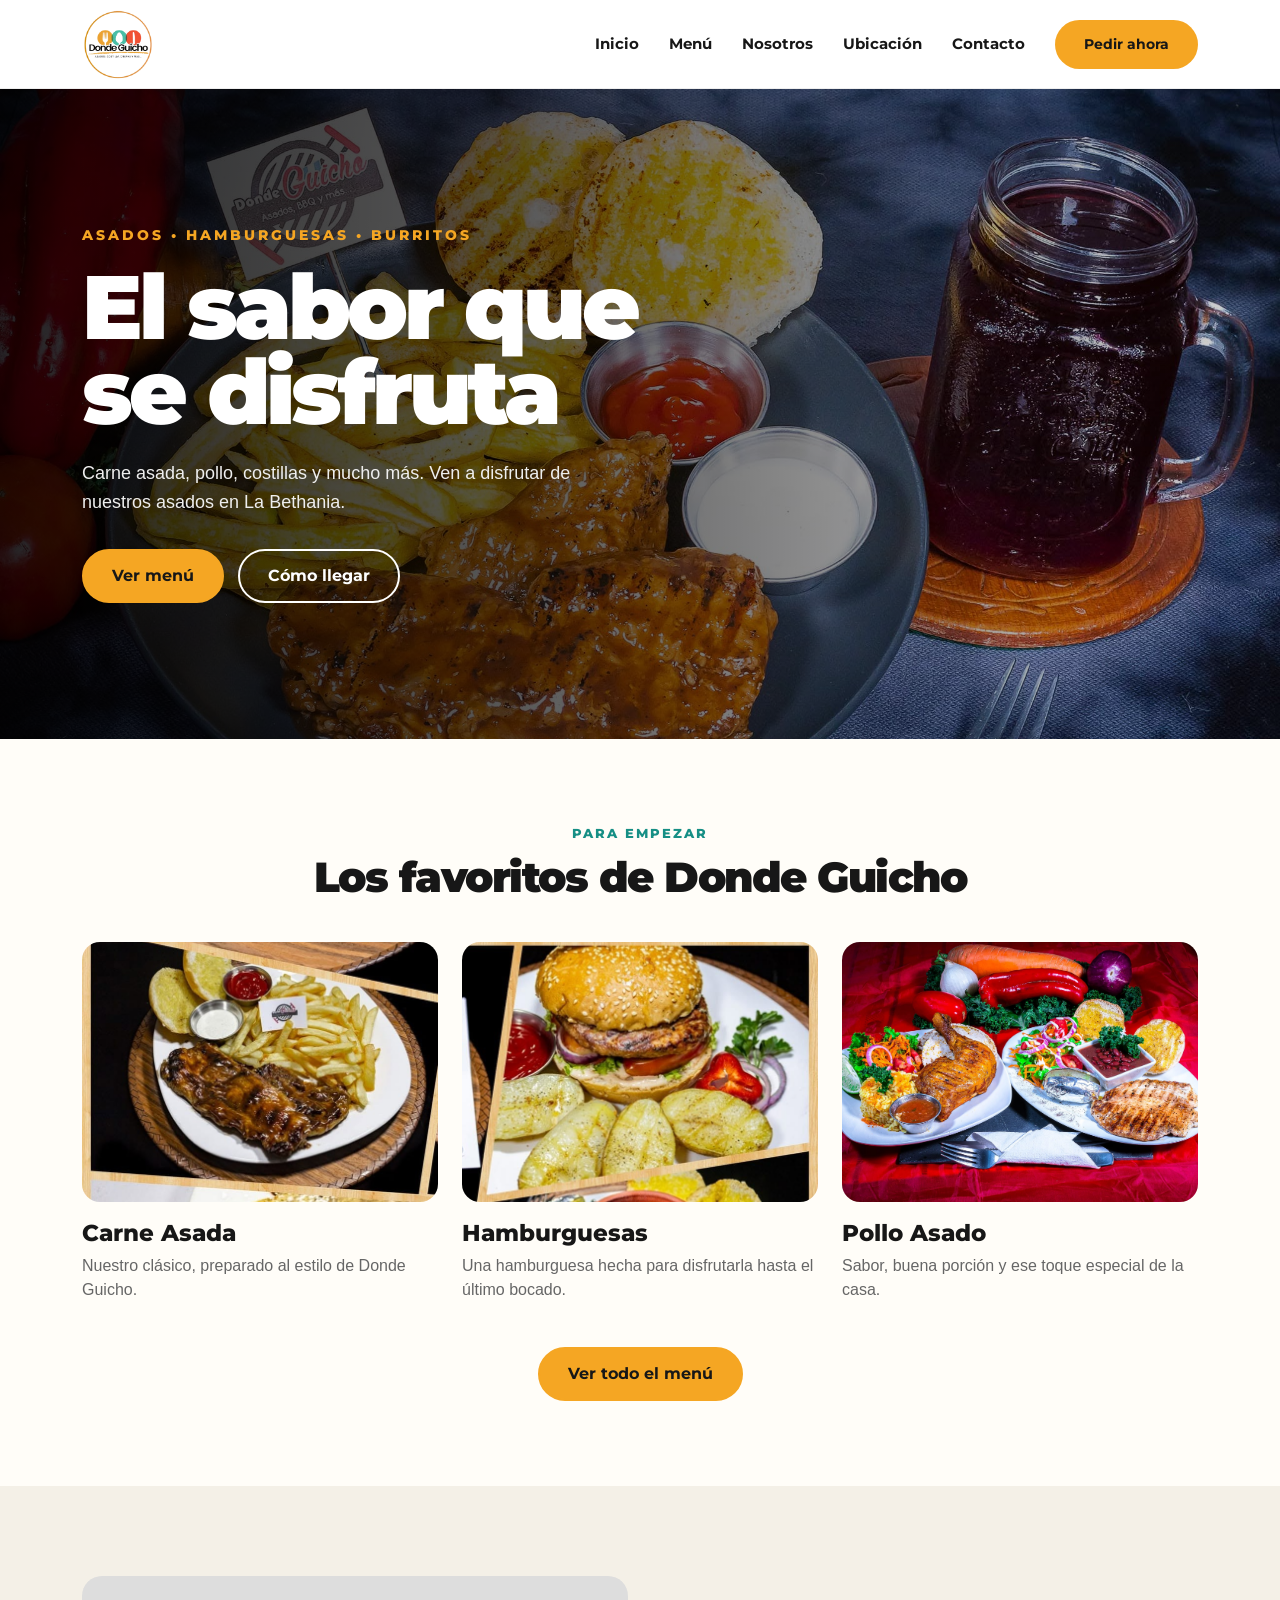
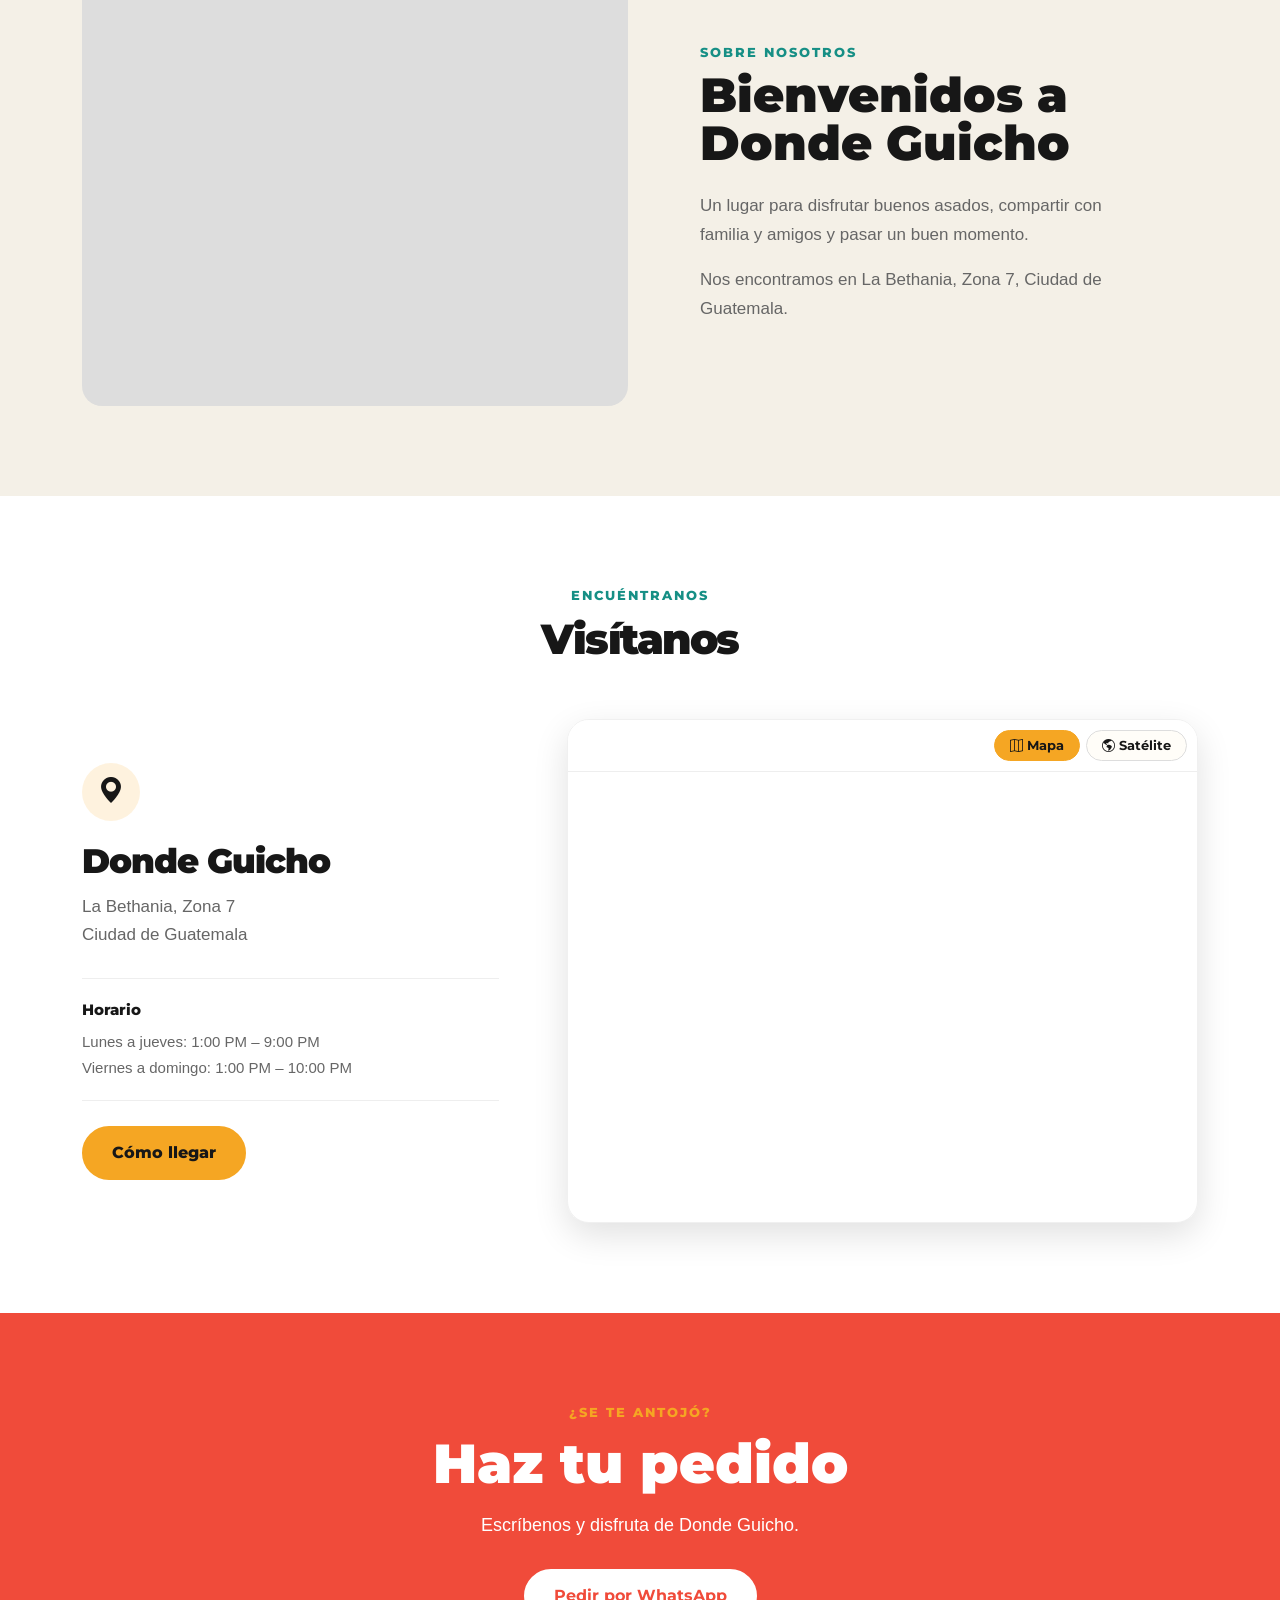
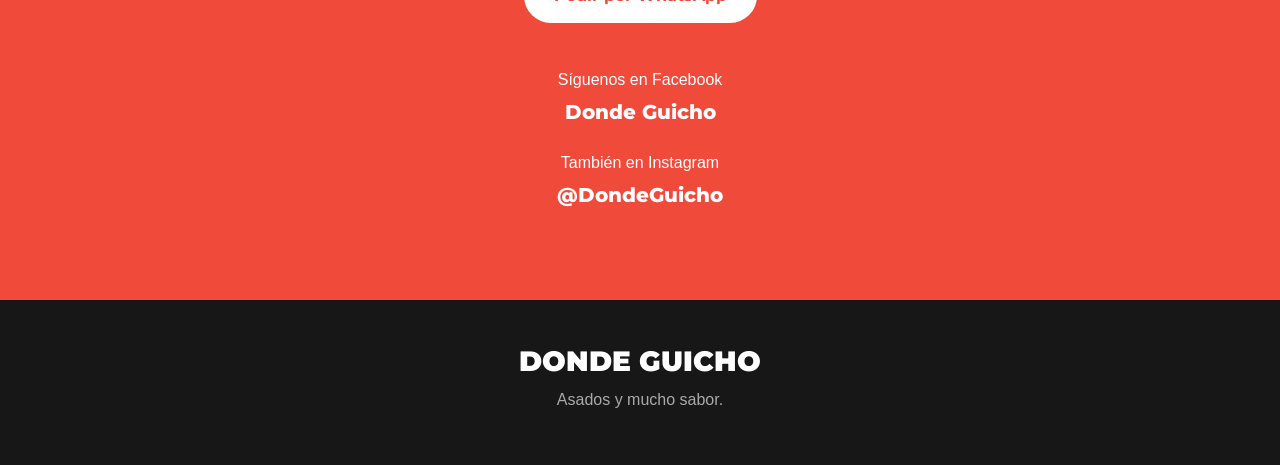
==== index.html @ f374a284 "Agregar selector de mapa y satélite" ====
<!DOCTYPE html>
<html lang="es">

<head>
    <meta charset="UTF-8">
    <meta name="viewport" content="width=device-width, initial-scale=1.0">

    <title>Donde Guicho | Asados</title>
    <meta name="description"
        content="Carne asada, pollo asado, costillas, hamburguesas, burritos y más en La Bethania, Zona 7, Ciudad de Guatemala.">
    <meta name="theme-color" content="#F5A623">

    <!-- ÍCONO DE LA PESTAÑA -->
    <link rel="icon" type="image/png" href="images/logo.png">
    <link rel="apple-touch-icon" href="images/logo.png">

    <!-- VISTA PREVIA AL COMPARTIR (WhatsApp, Facebook) -->
    <meta property="og:type" content="website">
    <meta property="og:locale" content="es_LA">
    <meta property="og:site_name" content="Donde Guicho">
    <meta property="og:title" content="Donde Guicho | Asados en La Bethania">
    <meta property="og:description"
        content="Carne asada, pollo asado, costillas, hamburguesas y más. Ven a disfrutar de nuestros asados en La Bethania, Zona 7.">
    <meta property="og:url" content="https://mayen19.github.io/DondeGuicho/">
    <meta property="og:image" content="https://mayen19.github.io/DondeGuicho/images/logo.png">
    <!-- Al publicar la página se agregan aquí og:url y og:image con la dirección real del sitio -->

    <link href="https://cdn.jsdelivr.net/npm/bootstrap@5.3.8/dist/css/bootstrap.min.css" rel="stylesheet">
    <link href="https://fonts.googleapis.com/css2?family=Montserrat:wght@400;500;600;700;800;900&display=swap"
        rel="stylesheet">
    <link rel="stylesheet" href="https://cdn.jsdelivr.net/npm/bootstrap-icons@1.13.1/font/bootstrap-icons.min.css">
    <link rel="stylesheet" href="css/style.css">
    <link rel="stylesheet" href="css/efectos.css">
</head>

<body>

    <!-- NAVBAR -->
    <nav class="navbar navbar-expand-lg">
        <div class="container">

            <!-- LOGO -->
            <a href="index.html" class="navbar-brand">
                <img src="images/logo.png" alt="Donde Guicho">
            </a>

            <!-- BOTÓN HAMBURGUESA -->
            <button class="navbar-toggler" type="button" data-bs-toggle="collapse" data-bs-target="#menuPrincipal"
                aria-controls="menuPrincipal" aria-expanded="false" aria-label="Abrir menú">
                <span class="navbar-toggler-icon"></span>
            </button>

            <!-- MENÚ -->
            <div class="collapse navbar-collapse" id="menuPrincipal">

                <div class="navbar-links ms-auto">

                    <a href="index.html">Inicio</a>

                    <a href="menu.html">Menú</a>

                    <a href="#nosotros">Nosotros</a>

                    <a href="#ubicacion">Ubicación</a>

                    <a href="#contacto">Contacto</a>

                    <a href="https://wa.me/50243022282?text=Hola,%20quisiera%20hacer%20un%20pedido."
                        class="btn btn-pedir" target="_blank">Pedir ahora</a>

                </div>

            </div>

        </div>
    </nav>


    <!-- HERO -->
    <section id="inicio" class="hero">

        <div class="container">

            <div class="hero-content">

                <p class="hero-subtitle">
                    ASADOS • HAMBURGUESAS • BURRITOS
                </p>

                <h1>
                    El sabor que<br>
                    se disfruta
                </h1>

                <p class="hero-description">
                    Carne asada, pollo, costillas y mucho más.
                    Ven a disfrutar de nuestros asados en La Bethania.
                </p>

                <div class="hero-buttons">

                    <a href="menu.html" class="btn btn-primary">
                        Ver menú
                    </a>

                    <a href="#ubicacion" class="btn btn-outline-light">
                        Cómo llegar
                    </a>

                </div>

            </div>

        </div>

    </section>


    <!-- DESTACADOS -->
    <section class="destacados">

        <div class="container">

            <div class="section-title">

                <p>PARA EMPEZAR</p>

                <h2>
                    Los favoritos de Donde Guicho
                </h2>

            </div>


            <div class="row">

                <div class="col-md-4">

                    <div class="producto">

                        <div class="producto-imagen carne"></div>

                        <h3>
                            Carne Asada
                        </h3>

                        <p>
                            Nuestro clásico, preparado al estilo de Donde Guicho.
                        </p>

                    </div>

                </div>


                <div class="col-md-4">

                    <div class="producto">

                        <div class="producto-imagen hamburguesa"></div>

                        <h3>
                            Hamburguesas
                        </h3>

                        <p>
                            Una hamburguesa hecha para disfrutarla hasta el último bocado.
                        </p>

                    </div>

                </div>


                <div class="col-md-4">

                    <div class="producto">

                        <div class="producto-imagen pollo"></div>

                        <h3>
                            Pollo Asado
                        </h3>

                        <p>
                            Sabor, buena porción y ese toque especial de la casa.
                        </p>

                    </div>

                </div>

            </div>


            <div class="text-center">

                <a href="menu.html" class="btn btn-primary">
                    Ver todo el menú
                </a>

            </div>

        </div>

    </section>


    <!-- NOSOTROS -->
    <section id="nosotros" class="nosotros">

        <div class="container">

            <div class="row align-items-center">

                <div class="col-md-6">

                    <div class="nosotros-imagen"></div>

                </div>


                <div class="col-md-6">

                    <p class="section-label">
                        SOBRE NOSOTROS
                    </p>

                    <h2>
                        Bienvenidos a<br>
                        Donde Guicho
                    </h2>

                    <p>
                        Un lugar para disfrutar buenos asados,
                        compartir con familia y amigos y pasar un buen momento.
                    </p>

                    <p>
                        Nos encontramos en La Bethania,
                        Zona 7, Ciudad de Guatemala.
                    </p>

                </div>

            </div>

        </div>

    </section>


    <!-- =========================
     UBICACIÓN
========================= -->

    <section class="ubicacion" id="ubicacion">
        <div class="container">

            <div class="section-title">
                <p>ENCUÉNTRANOS</p>
                <h2>Visítanos</h2>
            </div>

            <div class="row align-items-center g-5">

                <!-- INFORMACIÓN -->
                <div class="col-lg-5">

                    <div class="ubicacion-info">

                        <span class="ubicacion-icono">
                            <i class="bi bi-geo-alt-fill"></i>
                        </span>

                        <h3>Donde Guicho</h3>

                        <p class="ubicacion-direccion">
                            La Bethania, Zona 7<br>
                            Ciudad de Guatemala
                        </p>

                        <div class="ubicacion-dato">
                            <strong>Horario</strong>
                            <p>
                                Lunes a jueves: 1:00 PM – 9:00 PM<br>
                                Viernes a domingo: 1:00 PM – 10:00 PM
                            </p>
                        </div>

                        <a href="https://share.google/nMXuHJMTGlJ88zJfP" target="_blank" class="btn btn-primary">
                            Cómo llegar
                        </a>

                    </div>

                </div>


                <!-- MAPA -->
                <div class="col-lg-7">

                    <div class="ubicacion-mapa">

                        <div class="mapa-controles">
                            <button type="button" class="mapa-btn activo" data-tipo="mapa">
                                <i class="bi bi-map"></i>
                                Mapa
                            </button>

                            <button type="button" class="mapa-btn" data-tipo="satelite">
                                <i class="bi bi-globe-americas"></i>
                                Satélite
                            </button>
                        </div>

                        <iframe id="mapa-donde-guicho"
                            src="https://www.google.com/maps/embed?pb=!1m18!1m12!1m3!1d3860.1417980106785!2d-90.53671312472795!3d14.647891075916741!2m3!1f0!2f0!3f0!3m2!1i1024!2i768!4f13.1!3m3!1m2!1s0x8589a185eeaab4df%3A0x3f180b2bde2a440c!2sDonde%20Guicho!5e0!3m2!1ses-419!2sgt!4v1790267019044!5m2!1ses-419!2sgt"
                            width="100%" height="450" style="border:0;" allowfullscreen="" loading="lazy"
                            referrerpolicy="strict-origin-when-cross-origin">
                        </iframe>

                    </div>

                </div>

            </div>
    </section>

    <!-- CONTACTO -->
    <section id="contacto" class="contacto">

        <div class="container text-center">

            <p class="section-label">
                ¿SE TE ANTOJÓ?
            </p>

            <h2>
                Haz tu pedido
            </h2>

            <p>
                Escríbenos y disfruta de Donde Guicho.
            </p>

            <a href="https://wa.me/50243022282?text=Hola%20Donde%20Guicho%2C%20quiero%20hacer%20un%20pedido."
                target="_blank" rel="noopener" class="btn btn-primary">
                Pedir por WhatsApp
            </a>


            <div class="redes">

                <p>
                    Síguenos en Facebook
                </p>

                <a href="https://www.facebook.com/DondeGuichoz7" target="_blank" rel="noopener">
                    Donde Guicho
                </a>

                <p class="mt-4">
                    También en Instagram
                </p>

                <a href="https://www.instagram.com/dondeguicho/" target="_blank" rel="noopener">
                    @DondeGuicho
                </a>

            </div>

        </div>

    </section>


    <!-- FOOTER -->
    <footer>

        <div class="container text-center">

            <h3>
                DONDE GUICHO
            </h3>

            <p>
                Asados y mucho sabor.
            </p>

        </div>

    </footer>


    <!-- BOOTSTRAP -->
    <script src="https://cdn.jsdelivr.net/npm/bootstrap@5.3.8/dist/js/bootstrap.bundle.min.js"></script>

    <script src="js/script.js"></script>
    <script src="js/efectos.js"></script>

</body>

</html>
---- css/style.css ----
/* ========================================
   DONDE GUICHO
   ESTILOS PRINCIPALES
======================================== */


/* ========================================
   COLORES Y TIPOGRAFÍAS
======================================== */

:root {
    --naranja: #F5A623;
    --naranja-oscuro: #D8890B;
    --turquesa: #20B3A6;
    --turquesa-oscuro: #168F85;
    --rojo: #F04B3A;
    --negro: #171717;
    --gris: #666666;
    --crema: #FFFDF8;
    --blanco: #FFFFFF;

    --fuente-logo: "Century Gothic", "Montserrat", Arial, sans-serif;
    --fuente-secundaria: "Montserrat", Arial, sans-serif;
    --fuente-cuerpo: Arial, Helvetica, sans-serif;
}

* {
    margin: 0;
    padding: 0;
    box-sizing: border-box;
}

html {
    scroll-behavior: smooth;
}

body {
    font-family: var(--fuente-cuerpo);
    color: var(--negro);
    background-color: var(--crema);
}

a {
    text-decoration: none;
}

section {
    overflow: hidden;
}


/* =========================
   NAVBAR
========================= */

.navbar {
    min-height: 82px;
    background-color: var(--blanco);
    position: sticky;
    top: 0;
    z-index: 1000;
    border-bottom: 1px solid #eeeeee;
    padding: 8px 0;
}

.navbar .container {
    display: flex;
    align-items: center;
}


/* LOGO */

.navbar-brand {
    display: flex;
    align-items: center;
    padding: 0;
}

.navbar-brand img {
    width: 72px;
    height: 72px;
    object-fit: contain;
    transition: transform 0.25s ease;
}

.navbar-brand:hover img {
    transform: scale(1.05);
}


/* LINKS */

.navbar-links {
    display: flex;
    align-items: center;
    gap: 30px;
}

.navbar-links a:not(.btn-pedir) {
    font-family: var(--fuente-secundaria);
    color: var(--negro);
    font-size: 15px;
    font-weight: 700;
    position: relative;
    transition: color 0.2s ease;
}

.navbar-links a:not(.btn-pedir)::after {
    content: "";
    position: absolute;
    left: 0;
    bottom: -7px;
    width: 0;
    height: 2px;
    background-color: var(--turquesa-oscuro);
    transition: width 0.25s ease;
}

.navbar-links a:not(.btn-pedir):hover {
    color: var(--turquesa-oscuro);
}

.navbar-links a:not(.btn-pedir):hover::after {
    width: 100%;
}


/* BOTÓN PEDIR */

.btn-pedir {
    font-family: var(--fuente-secundaria);
    background-color: var(--naranja);
    color: var(--negro) !important;
    padding: 11px 22px;
    border-radius: 50px;
    font-size: 14px;
    font-weight: 800;
    transition: all 0.25s ease;
}

.btn-pedir:hover {
    background-color: var(--naranja-oscuro);
    color: var(--blanco) !important;
    transform: translateY(-2px);
}


/* HAMBURGUESA */

.navbar-toggler {
    border: 0;
    padding: 8px;
}

.navbar-toggler:focus {
    box-shadow: none;
}

.navbar-toggler-icon {
    width: 27px;
    height: 27px;
}


/* =========================
   HERO
========================= */

.hero {
    min-height: 650px;
    display: flex;
    align-items: center;
    position: relative;

    background:
        linear-gradient(90deg,
            rgba(0, 0, 0, 0.85) 0%,
            rgba(0, 0, 0, 0.65) 40%,
            rgba(0, 0, 0, 0.15) 100%),
        url("../images/hero.jpg");

    background-size: cover;
    background-position: center;
}

.hero-content {
    max-width: 600px;
    color: var(--blanco);
    padding: 80px 0;
}

.hero-subtitle {
    font-family: var(--fuente-secundaria);
    color: var(--naranja);
    font-size: 14px;
    font-weight: 800;
    letter-spacing: 3px;
    margin-bottom: 18px;
}

.hero h1 {
    font-family: var(--fuente-logo);
    font-size: clamp(55px, 7vw, 90px);
    line-height: 0.95;
    font-weight: 900;
    letter-spacing: -4px;
    margin-bottom: 25px;
}

.hero-description {
    max-width: 500px;
    font-size: 18px;
    line-height: 1.6;
    color: #eeeeee;
    margin-bottom: 32px;
}

.hero-buttons {
    display: flex;
    gap: 14px;
}


/* =========================
   BOTONES
========================= */

.btn {
    font-family: var(--fuente-secundaria);
    border-radius: 50px;
    padding: 13px 28px;
    font-weight: 700;
    transition: all 0.25s ease;
}

.btn-primary {
    background-color: var(--naranja);
    border: 2px solid var(--naranja);
    color: var(--negro);
}

.btn-primary:hover {
    background-color: var(--naranja-oscuro);
    border-color: var(--naranja-oscuro);
    color: var(--blanco);
    transform: translateY(-2px);
}

.btn-outline-light {
    border: 2px solid var(--blanco);
    color: var(--blanco);
}

.btn-outline-light:hover {
    background-color: var(--blanco);
    color: var(--negro);
}


/* =========================
   TÍTULOS
========================= */

.section-title {
    text-align: center;
    margin-bottom: 40px;
}

.section-title p,
.section-label {
    font-family: var(--fuente-secundaria);
    color: var(--turquesa-oscuro);
    font-size: 13px;
    font-weight: 800;
    letter-spacing: 2px;
    margin-bottom: 8px;
}

.section-title h2 {
    font-family: var(--fuente-logo);
    font-size: 42px;
    font-weight: 900;
    letter-spacing: -1.5px;
}


/* =========================
   DESTACADOS
========================= */

.destacados {
    padding: 85px 0;
    background-color: var(--crema);
}

.producto {
    margin-bottom: 35px;
}

.producto-imagen {
    height: 260px;
    border-radius: 18px;
    margin-bottom: 18px;
    background-color: #dddddd;
    background-size: cover;
    background-position: center;
    transition: transform 0.3s ease;
}

.producto:hover .producto-imagen {
    transform: translateY(-5px);
}

.producto-imagen.carne {
    background-image: url("../images/carne-asada.jpg");
}

.producto-imagen.hamburguesa {
    background-image: url("../images/hamburguesa.jpg");
}

.producto-imagen.pollo {
    background-image: url("../images/pollo-asado.jpg");
}

.producto h3 {
    font-family: var(--fuente-logo);
    font-size: 23px;
    font-weight: 800;
    margin-bottom: 7px;
}

.producto p {
    color: var(--gris);
    line-height: 1.5;
}

.destacados .text-center {
    margin-top: 10px;
}


/* =========================
   NOSOTROS
========================= */

.nosotros {
    padding: 90px 0;
    background-color: #F4F0E7;
}

.nosotros-imagen {
    min-height: 430px;
    border-radius: 20px;
    background-color: #dddddd;
    background-size: cover;
    background-position: center;
}

.nosotros .col-md-6:last-child {
    padding: 40px 60px;
}

.nosotros h2 {
    font-family: var(--fuente-logo);
    font-size: 48px;
    font-weight: 900;
    line-height: 1;
    margin-bottom: 25px;
}

.nosotros p:not(.section-label) {
    color: var(--gris);
    font-size: 17px;
    line-height: 1.7;
}


/* =========================
   UBICACIÓN
========================= */

.ubicacion {
    padding: 90px 0;
    background-color: var(--blanco);
}

.ubicacion .section-title {
    margin-bottom: 55px;
}

.ubicacion-info {
    padding: 15px 20px 15px 0;
}

.ubicacion-icono {
    display: inline-flex;
    align-items: center;
    justify-content: center;

    width: 58px;
    height: 58px;

    margin-bottom: 20px;

    border-radius: 50%;

    background-color: rgba(245, 166, 35, 0.15);

    font-size: 26px;
}

.ubicacion-info h3 {
    font-family: var(--fuente-logo);
    font-size: 34px;
    font-weight: 900;
    letter-spacing: -1px;

    margin-bottom: 12px;
}

.ubicacion-direccion {
    color: var(--gris);
    font-size: 17px;
    line-height: 1.6;

    margin-bottom: 30px;
}

.ubicacion-dato {
    padding: 20px 0;
    margin-bottom: 25px;

    border-top: 1px solid #eeeeee;
    border-bottom: 1px solid #eeeeee;
}

.ubicacion-dato strong {
    display: block;

    margin-bottom: 8px;

    font-family: var(--fuente-secundaria);
    color: var(--negro);

    font-size: 15px;
    font-weight: 800;
}

.ubicacion-dato p {
    color: var(--gris);

    font-size: 15px;
    line-height: 1.7;

    margin: 0;
}

.ubicacion-info .btn {
    font-family: var(--fuente-secundaria);
    font-weight: 800;
}

.ubicacion-mapa {
    overflow: hidden;

    border-radius: 22px;

    box-shadow:
        0 12px 35px rgba(0, 0, 0, 0.12);

    border: 1px solid rgba(0, 0, 0, 0.06);

    line-height: 0;
}

.mapa-controles {
    display: flex;
    justify-content: flex-end;
    gap: 6px;
    padding: 10px;

    background-color: var(--blanco);

    border-bottom: 1px solid #eeeeee;
}

.mapa-btn {
    border: 1px solid #dddddd;

    background-color: var(--crema);
    color: var(--negro);

    padding: 8px 15px;

    border-radius: 50px;

    font-family: var(--fuente-secundaria);
    font-size: 13px;
    font-weight: 700;

    cursor: pointer;

    transition:
        background-color 0.25s ease,
        border-color 0.25s ease,
        color 0.25s ease,
        transform 0.25s ease;
}

.mapa-btn:hover {
    border-color: var(--naranja);
    background-color: #fff7e8;
}

.mapa-btn.activo {
    background-color: var(--naranja);
    border-color: var(--naranja);
    color: var(--negro);
}

.mapa-btn:active {
    transform: scale(0.97);
}

.ubicacion-mapa iframe {
    display: block;
    width: 100%;
    height: 450px;
}


/* =========================
   CONTACTO
========================= */


/* =========================
   CONTACTO
========================= */

.contacto {
    padding: 90px 0;
    background-color: var(--rojo);
    color: var(--blanco);
}

.contacto .section-label {
    color: var(--naranja);
}

.contacto h2 {
    font-family: var(--fuente-logo);
    font-size: 55px;
    font-weight: 900;
    margin-bottom: 15px;
}

.contacto>.container>p:not(.section-label) {
    font-size: 18px;
    margin-bottom: 30px;
}

.contacto .btn-primary {
    background-color: var(--blanco);
    border-color: var(--blanco);
    color: var(--rojo);
}

.contacto .btn-primary:hover {
    background-color: var(--naranja);
    border-color: var(--naranja);
    color: var(--negro);
}

.redes {
    margin-top: 45px;
}

.redes p {
    margin-bottom: 5px;
}

.redes a {
    font-family: var(--fuente-secundaria);
    color: var(--blanco);
    font-size: 20px;
    font-weight: 800;
}

.redes a:hover {
    color: var(--naranja);
}


/* =========================
   FOOTER
========================= */

footer {
    padding: 45px 0;
    background-color: var(--negro);
    color: var(--blanco);
}

footer h3 {
    font-family: var(--fuente-logo);
    font-weight: 900;
    margin-bottom: 10px;
}

footer p {
    color: #aaaaaa;
    margin-bottom: 8px;
}


/* =========================
   MÓVIL
========================= */

@media (max-width: 991px) {

    .navbar {
        padding: 7px 0;
    }

    .navbar-brand img {
        width: 65px;
        height: 65px;
    }

    .navbar-links {
        flex-direction: column;
        align-items: stretch;
        gap: 0;
        padding: 15px 0 8px;
    }

    .navbar-links a:not(.btn-pedir) {
        padding: 12px 0;
        text-align: center;
    }

    .navbar-links a:not(.btn-pedir)::after {
        display: none;
    }

    .btn-pedir {
        text-align: center;
        margin-top: 8px;
    }

    .hero {
        min-height: 600px;
    }

    .hero-content {
        padding: 60px 20px;
    }

    .hero h1 {
        font-size: 55px;
        letter-spacing: -2px;
    }

    .hero-description {
        font-size: 16px;
    }

    .hero-buttons {
        flex-direction: column;
        align-items: flex-start;
    }

    .section-title h2 {
        font-size: 34px;
    }

    .destacados {
        padding: 65px 20px;
    }

    .producto-imagen {
        height: 230px;
    }

    .nosotros {
        padding: 65px 20px;
    }

    .nosotros-imagen {
        min-height: 300px;
        margin-bottom: 25px;
    }

    .nosotros .col-md-6:last-child {
        padding: 20px 10px;
    }

    .nosotros h2 {
        font-size: 40px;
    }

    .ubicacion {
        padding: 65px 20px;
    }

    .ubicacion .col-md-6 {
        margin-bottom: 35px;
    }

    .contacto {
        padding: 70px 20px;
    }

    .contacto h2 {
        font-size: 45px;
    }
}
---- css/efectos.css ----
/* ========================================
   DONDE GUICHO
   EFECTOS (se carga después de los demás CSS)
======================================== */

/* Sombra del navbar al hacer scroll */
.navbar {
    transition: box-shadow 0.3s ease;
}

.navbar.con-sombra {
    box-shadow: 0 4px 18px rgba(0, 0, 0, 0.08);
}


/* Aparición suave de secciones */
.reveal {
    opacity: 0;
    transform: translateY(24px);
    transition: opacity 0.7s ease, transform 0.7s ease;
}

.reveal.visible {
    opacity: 1;
    transform: none;
}


/* Categoría activa en el menú */
.menu-categorias a.activo {
    background-color: var(--naranja);
    border-color: var(--naranja);
}


/* Respeta a quien tiene desactivadas las animaciones */
@media (prefers-reduced-motion: reduce) {
    .reveal {
        opacity: 1;
        transform: none;
        transition: none;
    }
}
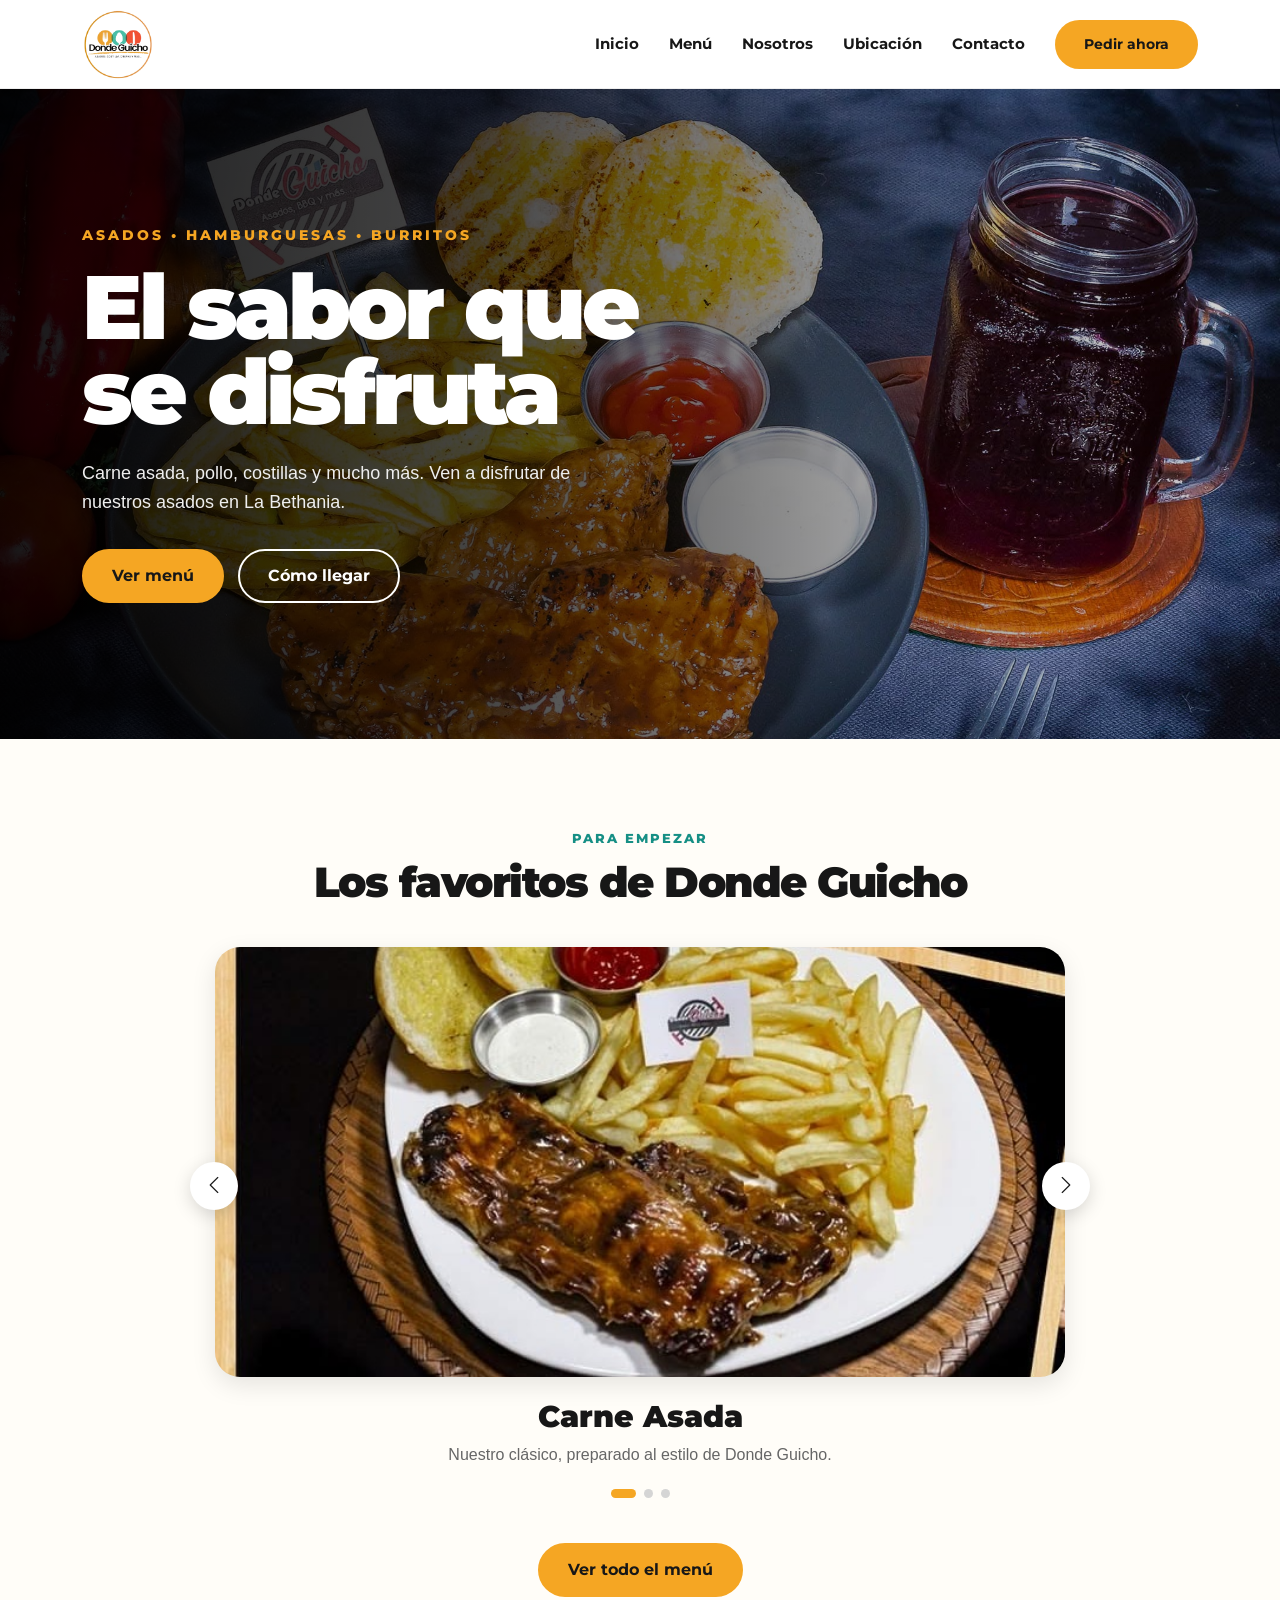
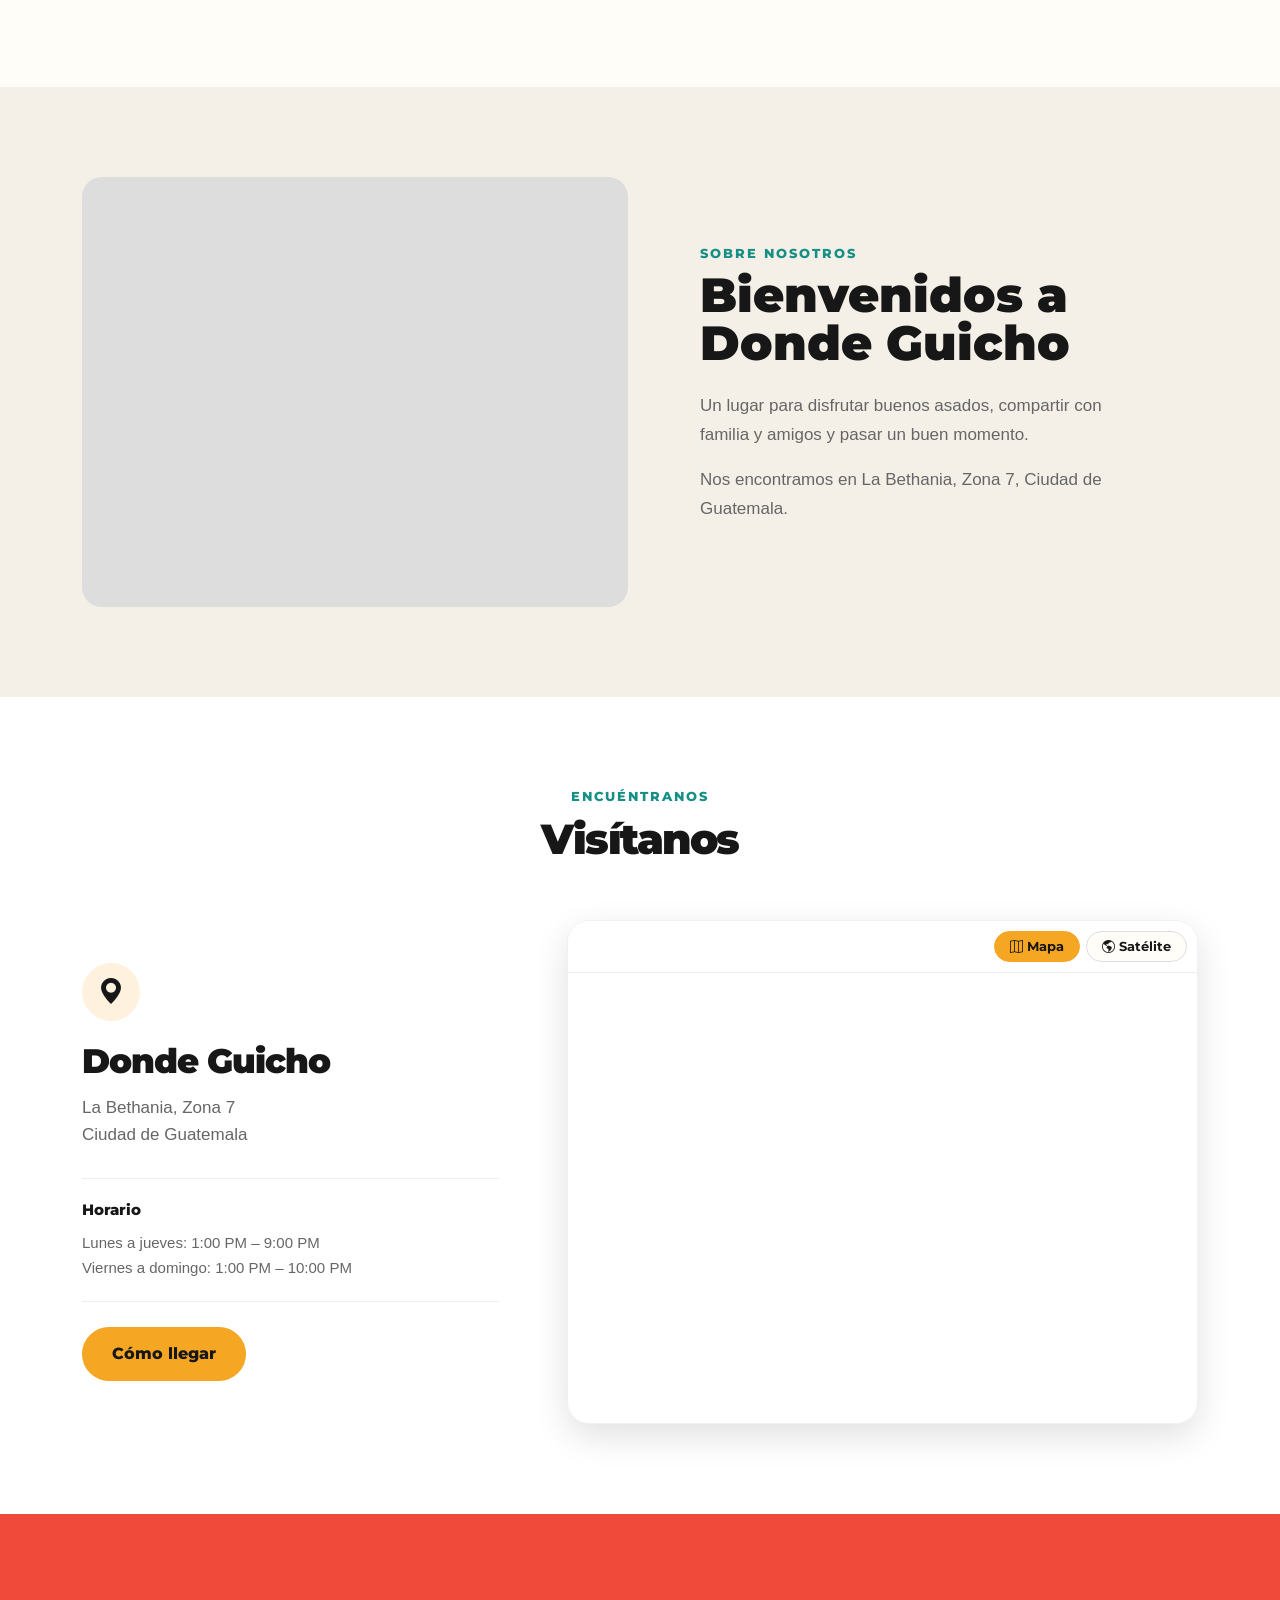
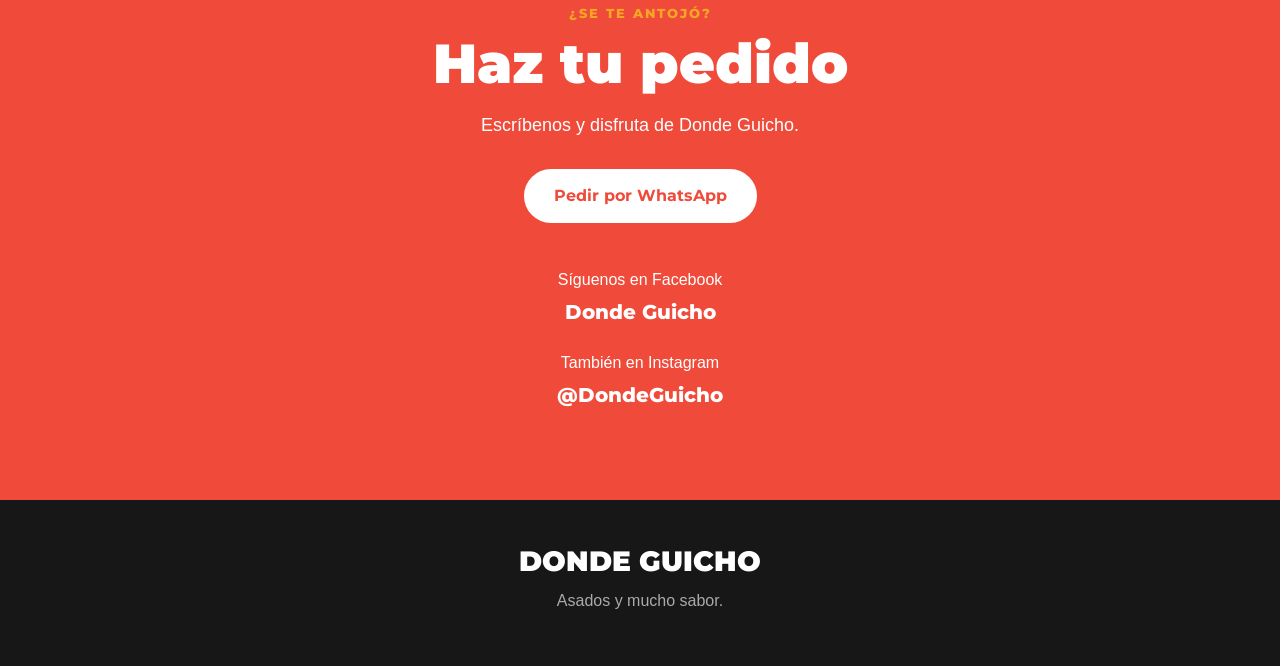
==== commit 5c77a620: "Agregar carrusel de destacados" ====
--- a/index.html
+++ b/index.html
@@ -132,61 +132,80 @@
             </div>
 
 
-            <div class="row">
-
-                <div class="col-md-4">
-
-                    <div class="producto">
-
+            <!-- CARRUSEL -->
+            <div class="destacados-carrusel">
+
+                <div class="carrusel-fotos">
+
+                    <div class="carrusel-foto activa">
                         <div class="producto-imagen carne"></div>
 
-                        <h3>
-                            Carne Asada
-                        </h3>
-
-                        <p>
-                            Nuestro clásico, preparado al estilo de Donde Guicho.
-                        </p>
-
+                        <div class="carrusel-info">
+
+                            <h3>
+                                Carne Asada
+                            </h3>
+
+                            <p>
+                                Nuestro clásico, preparado al estilo de Donde Guicho.
+                            </p>
+
+                        </div>
                     </div>
 
-                </div>
-
-
-                <div class="col-md-4">
-
-                    <div class="producto">
-
+
+                    <div class="carrusel-foto">
                         <div class="producto-imagen hamburguesa"></div>
 
-                        <h3>
-                            Hamburguesas
-                        </h3>
-
-                        <p>
-                            Una hamburguesa hecha para disfrutarla hasta el último bocado.
-                        </p>
-
+                        <div class="carrusel-info">
+
+                            <h3>
+                                Hamburguesas
+                            </h3>
+
+                            <p>
+                                Una hamburguesa hecha para disfrutarla hasta el último bocado.
+                            </p>
+
+                        </div>
                     </div>
 
-                </div>
-
-
-                <div class="col-md-4">
-
-                    <div class="producto">
-
+
+                    <div class="carrusel-foto">
                         <div class="producto-imagen pollo"></div>
 
-                        <h3>
-                            Pollo Asado
-                        </h3>
-
-                        <p>
-                            Sabor, buena porción y ese toque especial de la casa.
-                        </p>
-
+                        <div class="carrusel-info">
+
+                            <h3>
+                                Pollo Asado
+                            </h3>
+
+                            <p>
+                                Sabor, buena porción y ese toque especial de la casa.
+                            </p>
+
+                        </div>
                     </div>
+
+                </div>
+
+
+                <!-- FLECHAS -->
+                <button type="button" class="carrusel-flecha carrusel-anterior">
+                    <i class="bi bi-chevron-left"></i>
+                </button>
+
+                <button type="button" class="carrusel-flecha carrusel-siguiente">
+                    <i class="bi bi-chevron-right"></i>
+                </button>
+
+
+                <!-- INDICADORES -->
+                <div class="carrusel-indicadores">
+
+                    <button type="button" class="indicador activo"></button>
+                    <button type="button" class="indicador"></button>
+                    <button type="button" class="indicador"></button>
 
                 </div>
 
@@ -204,7 +223,6 @@
         </div>
 
     </section>
-
 
     <!-- NOSOTROS -->
     <section id="nosotros" class="nosotros">
--- a/css/style.css
+++ b/css/style.css
@@ -175,8 +175,9 @@
 
     background:
         linear-gradient(90deg,
-            rgba(0, 0, 0, 0.85) 0%,
-            rgba(0, 0, 0, 0.65) 40%,
+            rgba(0, 0, 0, 0.90) 0%,
+            rgba(0, 0, 0, 0.72) 38%,
+            rgba(0, 0, 0, 0.35) 70%,
             rgba(0, 0, 0, 0.15) 100%),
         url("../images/hero.jpg");
 
@@ -290,26 +291,42 @@
 ========================= */
 
 .destacados {
-    padding: 85px 0;
+    padding: 90px 0;
     background-color: var(--crema);
 }
 
 .producto {
     margin-bottom: 35px;
+    padding: 10px;
+    transition: transform 0.3s ease;
+}
+
+.producto:hover {
+    transform: translateY(-6px);
 }
 
 .producto-imagen {
-    height: 260px;
-    border-radius: 18px;
-    margin-bottom: 18px;
+    height: 280px;
+    border-radius: 22px;
+    margin-bottom: 20px;
+
     background-color: #dddddd;
     background-size: cover;
     background-position: center;
-    transition: transform 0.3s ease;
+
+    box-shadow:
+        0 8px 25px rgba(0, 0, 0, 0.10);
+
+    transition:
+        transform 0.3s ease,
+        box-shadow 0.3s ease;
 }
 
 .producto:hover .producto-imagen {
-    transform: translateY(-5px);
+    transform: scale(1.015);
+
+    box-shadow:
+        0 14px 30px rgba(0, 0, 0, 0.14);
 }
 
 .producto-imagen.carne {
@@ -326,18 +343,19 @@
 
 .producto h3 {
     font-family: var(--fuente-logo);
-    font-size: 23px;
+    font-size: 24px;
     font-weight: 800;
-    margin-bottom: 7px;
+    margin-bottom: 8px;
 }
 
 .producto p {
     color: var(--gris);
     line-height: 1.5;
+    margin-bottom: 0;
 }
 
 .destacados .text-center {
-    margin-top: 10px;
+    margin-top: 15px;
 }
 
 
@@ -475,6 +493,9 @@
     line-height: 0;
 }
 
+
+/* CONTROLES DEL MAPA */
+
 .mapa-controles {
     display: flex;
     justify-content: flex-end;
@@ -535,11 +556,6 @@
    CONTACTO
 ========================= */
 
-
-/* =========================
-   CONTACTO
-========================= */
-
 .contacto {
     padding: 90px 0;
     background-color: var(--rojo);
@@ -682,6 +698,10 @@
         padding: 65px 20px;
     }
 
+    .producto {
+        padding: 5px;
+    }
+
     .producto-imagen {
         height: 230px;
     }
@@ -718,4 +738,188 @@
     .contacto h2 {
         font-size: 45px;
     }
+}
+
+/* =========================
+   CARRUSEL DESTACADOS
+========================= */
+
+.destacados-carrusel {
+    position: relative;
+    max-width: 850px;
+    margin: 0 auto 45px;
+}
+
+.carrusel-fotos {
+    position: relative;
+    min-height: 500px;
+}
+
+.carrusel-fotos {
+    position: relative;
+    min-height: 500px;
+}
+
+.carrusel-foto {
+    display: none;
+    text-align: center;
+    animation: aparecerCarrusel 0.5s ease;
+}
+
+.carrusel-foto.activa {
+    display: block;
+}
+
+@keyframes aparecerCarrusel {
+
+    from {
+        opacity: 0;
+        transform: translateX(15px);
+    }
+
+    to {
+        opacity: 1;
+        transform: translateX(0);
+    }
+
+}
+
+.carrusel-foto .producto-imagen {
+    height: 430px;
+    margin-bottom: 22px;
+    border-radius: 25px;
+}
+
+.carrusel-info h3 {
+    font-family: var(--fuente-logo);
+    font-size: 30px;
+    font-weight: 900;
+    margin-bottom: 8px;
+}
+
+.carrusel-info p {
+    color: var(--gris);
+    font-size: 16px;
+    line-height: 1.5;
+}
+
+
+/* FLECHAS */
+
+.carrusel-flecha {
+    position: absolute;
+    top: 215px;
+
+    width: 48px;
+    height: 48px;
+
+    display: flex;
+    align-items: center;
+    justify-content: center;
+
+    border: none;
+    border-radius: 50%;
+
+    background-color: var(--blanco);
+    color: var(--negro);
+
+    font-size: 20px;
+
+    box-shadow: 0 5px 18px rgba(0, 0, 0, 0.15);
+
+    cursor: pointer;
+
+    transition: all 0.25s ease;
+
+    z-index: 5;
+}
+
+.carrusel-flecha:hover {
+    background-color: var(--naranja);
+    transform: scale(1.08);
+}
+
+.carrusel-anterior {
+    left: -25px;
+}
+
+.carrusel-siguiente {
+    right: -25px;
+}
+
+
+/* INDICADORES */
+
+.carrusel-indicadores {
+    display: flex;
+    justify-content: center;
+    gap: 8px;
+    margin-top: 22px;
+}
+
+.indicador {
+    width: 9px;
+    height: 9px;
+
+    padding: 0;
+    border: none;
+    border-radius: 50%;
+
+    background-color: #d5d5d5;
+
+    cursor: pointer;
+
+    transition: all 0.25s ease;
+}
+
+.indicador.activo {
+    width: 25px;
+    border-radius: 10px;
+    background-color: var(--naranja);
+}
+
+
+/* =========================
+   CARRUSEL EN MÓVIL
+========================= */
+
+@media (max-width: 991px) {
+
+    .destacados-carrusel {
+        max-width: 100%;
+    }
+
+    .carrusel-fotos {
+        min-height: 390px;
+    }
+
+    .carrusel-foto .producto-imagen {
+        height: 300px;
+        border-radius: 20px;
+    }
+
+    .carrusel-info h3 {
+        font-size: 26px;
+    }
+
+    .carrusel-info p {
+        font-size: 15px;
+        padding: 0 35px;
+    }
+
+    .carrusel-flecha {
+        top: 150px;
+        width: 42px;
+        height: 42px;
+        font-size: 17px;
+    }
+
+    .carrusel-anterior {
+        left: 5px;
+    }
+
+    .carrusel-siguiente {
+        right: 5px;
+    }
+
 }
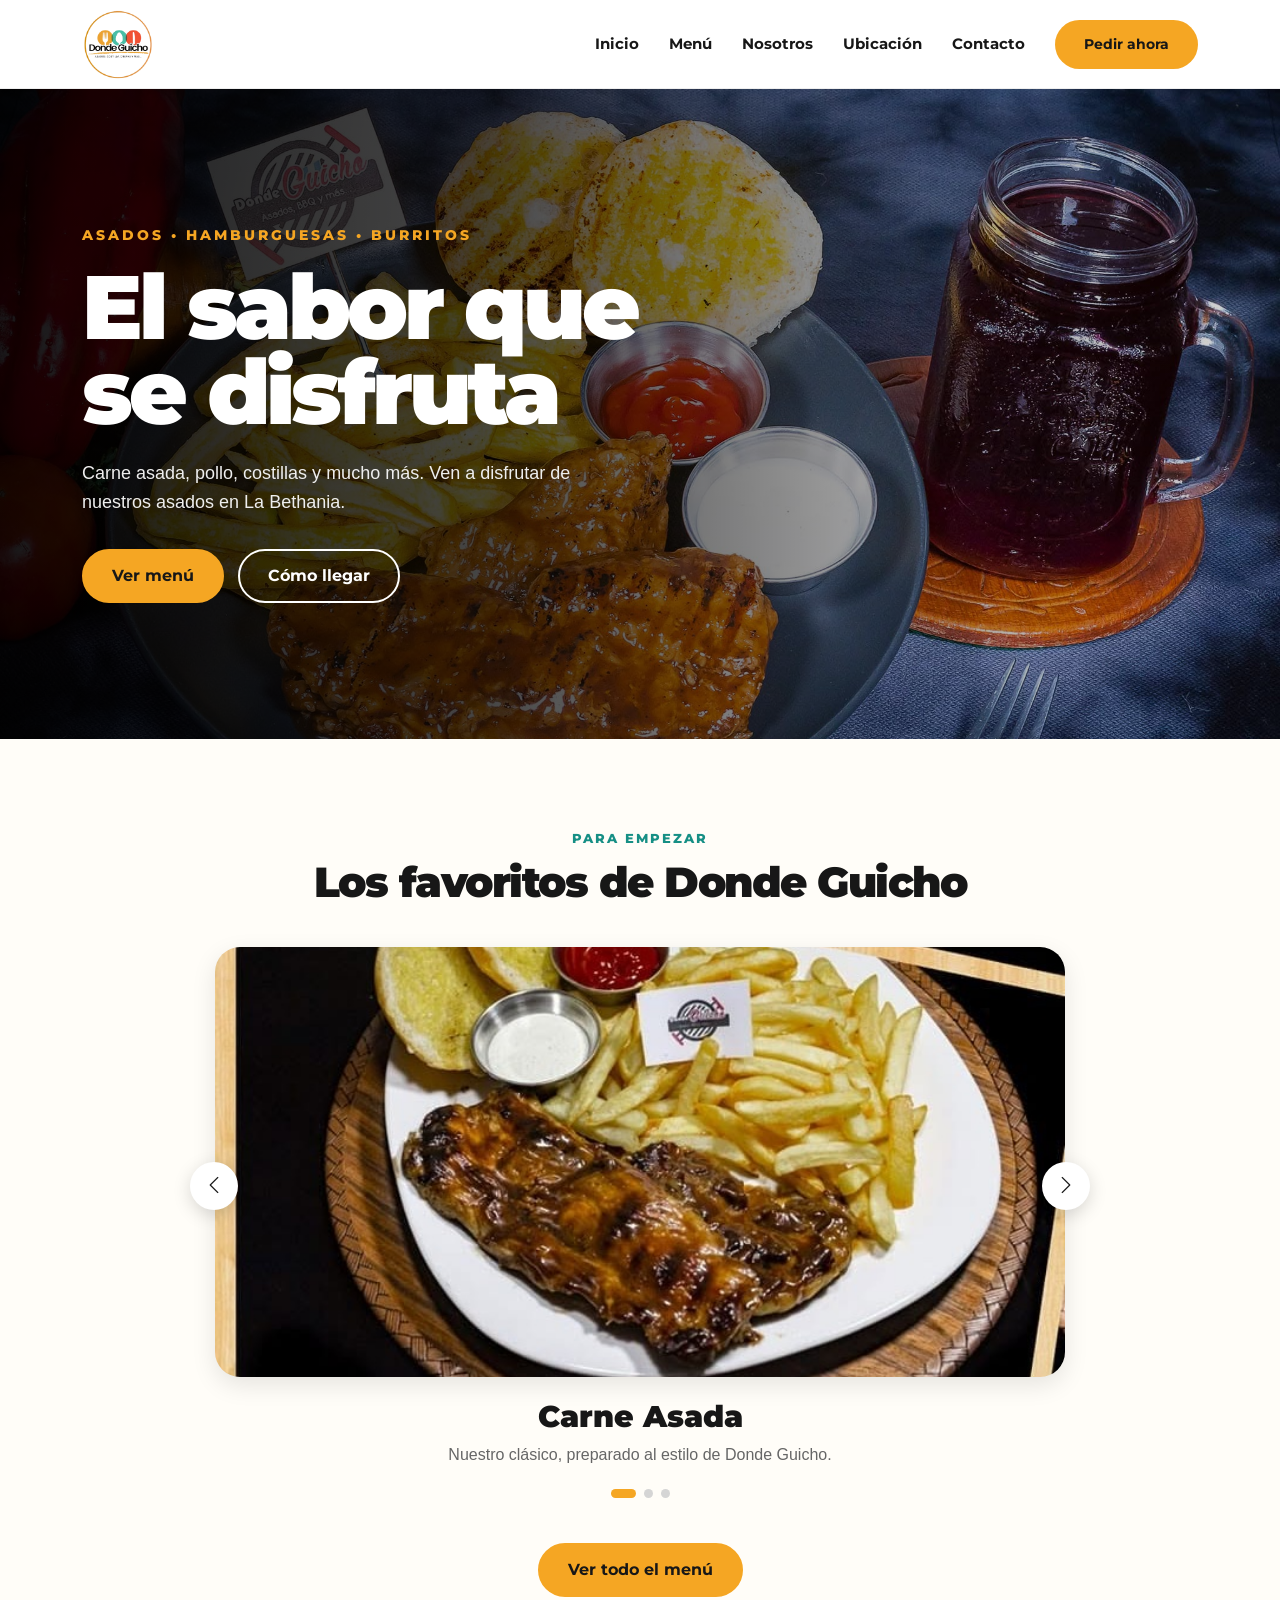
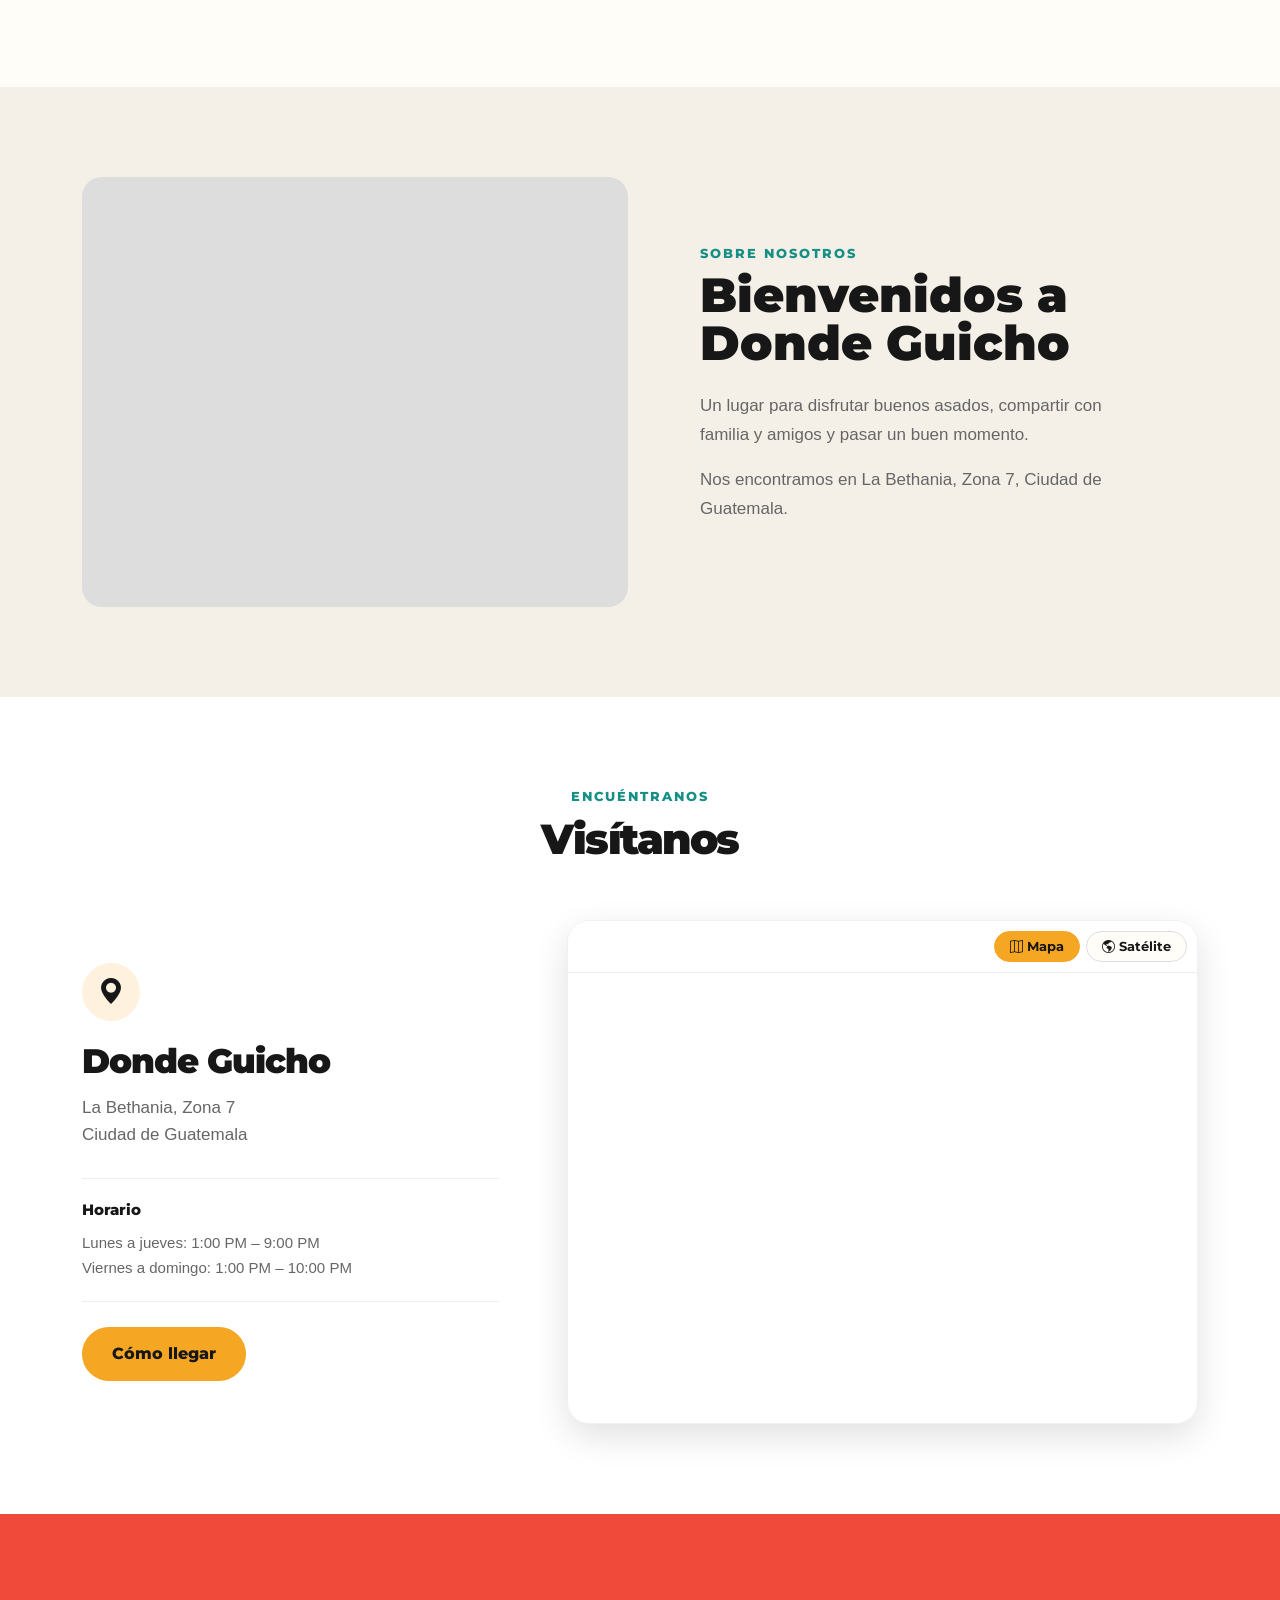
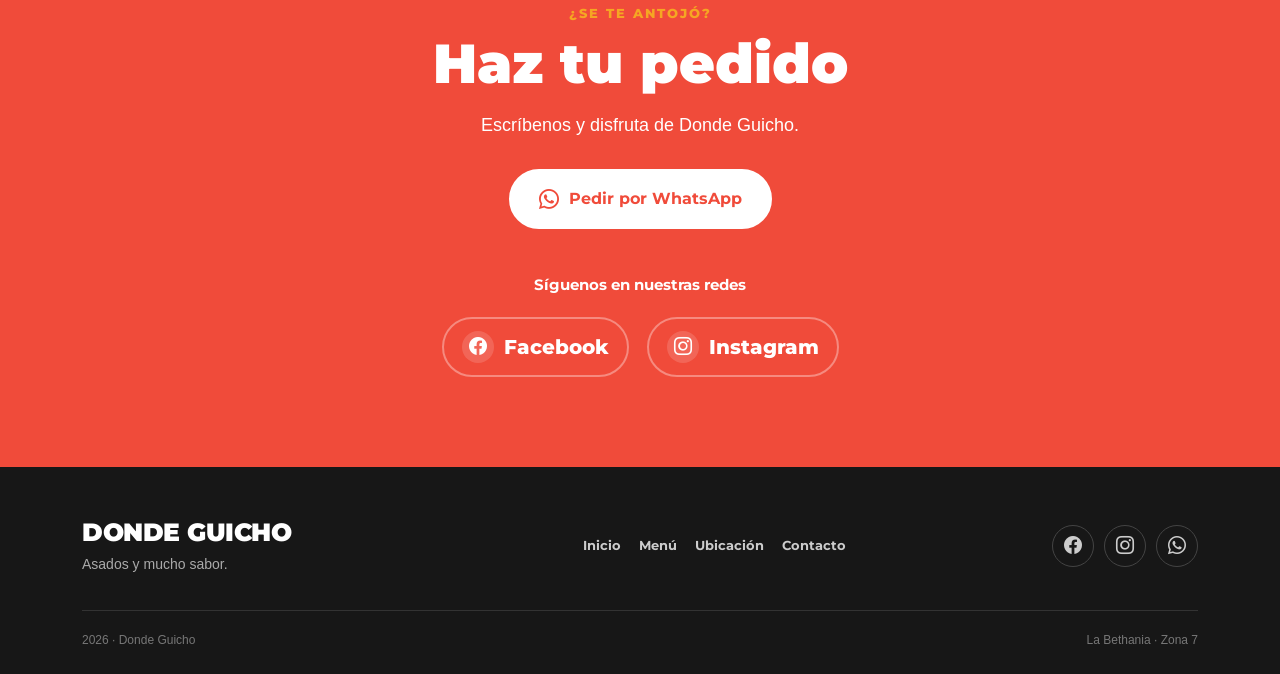
==== commit 03b85f4b: "Mejorar carrusel, contacto y footer" ====
--- a/index.html
+++ b/index.html
@@ -362,52 +362,159 @@
                 Escríbenos y disfruta de Donde Guicho.
             </p>
 
+
+            <!-- WHATSAPP -->
+
             <a href="https://wa.me/50243022282?text=Hola%20Donde%20Guicho%2C%20quiero%20hacer%20un%20pedido."
-                target="_blank" rel="noopener" class="btn btn-primary">
+                target="_blank" rel="noopener" class="btn btn-primary contacto-whatsapp">
+
+                <i class="bi bi-whatsapp"></i>
+
                 Pedir por WhatsApp
+
             </a>
 
 
+            <!-- REDES SOCIALES -->
+
             <div class="redes">
 
-                <p>
-                    Síguenos en Facebook
+                <p class="redes-titulo">
+                    Síguenos en nuestras redes
                 </p>
 
-                <a href="https://www.facebook.com/DondeGuichoz7" target="_blank" rel="noopener">
-                    Donde Guicho
-                </a>
-
-                <p class="mt-4">
-                    También en Instagram
-                </p>
-
-                <a href="https://www.instagram.com/dondeguicho/" target="_blank" rel="noopener">
-                    @DondeGuicho
-                </a>
+
+                <div class="redes-iconos">
+
+                    <!-- FACEBOOK -->
+
+                    <a href="https://www.facebook.com/DondeGuichoz7" target="_blank" rel="noopener" class="red-social">
+
+                        <span class="red-social-icono">
+                            <i class="bi bi-facebook"></i>
+                        </span>
+
+                        <span>
+                            Facebook
+                        </span>
+
+                    </a>
+
+
+                    <!-- INSTAGRAM -->
+
+                    <a href="https://www.instagram.com/dondeguicho/" target="_blank" rel="noopener" class="red-social">
+
+                        <span class="red-social-icono">
+                            <i class="bi bi-instagram"></i>
+                        </span>
+
+                        <span>
+                            Instagram
+                        </span>
+
+                    </a>
+
+                </div>
 
             </div>
 
         </div>
 
     </section>
-
 
     <!-- FOOTER -->
     <footer>
 
-        <div class="container text-center">
-
-            <h3>
-                DONDE GUICHO
-            </h3>
-
-            <p>
-                Asados y mucho sabor.
-            </p>
+        <div class="container">
+
+            <div class="footer-contenido">
+
+                <!-- INFORMACIÓN -->
+
+                <div class="footer-marca">
+
+                    <h3>
+                        DONDE GUICHO
+                    </h3>
+
+                    <p>
+                        Asados y mucho sabor.
+                    </p>
+
+                </div>
+
+
+                <!-- ENLACES -->
+
+                <div class="footer-enlaces">
+
+                    <a href="index.html">
+                        Inicio
+                    </a>
+
+                    <a href="menu.html">
+                        Menú
+                    </a>
+
+                    <a href="#ubicacion">
+                        Ubicación
+                    </a>
+
+                    <a href="#contacto">
+                        Contacto
+                    </a>
+
+                </div>
+
+
+                <!-- REDES -->
+
+                <div class="footer-redes">
+
+                    <a href="https://www.facebook.com/DondeGuichoz7" target="_blank" rel="noopener"
+                        aria-label="Facebook">
+
+                        <i class="bi bi-facebook"></i>
+
+                    </a>
+
+                    <a href="https://www.instagram.com/dondeguicho/" target="_blank" rel="noopener"
+                        aria-label="Instagram">
+
+                        <i class="bi bi-instagram"></i>
+
+                    </a>
+
+                    <a href="https://wa.me/50243022282" target="_blank" rel="noopener" aria-label="WhatsApp">
+
+                        <i class="bi bi-whatsapp"></i>
+
+                    </a>
+
+                </div>
+
+            </div>
+
+
+            <div class="footer-linea"></div>
+
+
+            <div class="footer-inferior">
+
+                <p>
+                    2026 · Donde Guicho
+                </p>
+
+                <p>
+                    La Bethania · Zona 7
+                </p>
+
+            </div>
 
         </div>
 
+    </footer>
     </footer>
 
 
--- a/css/style.css
+++ b/css/style.css
@@ -609,26 +609,210 @@
     color: var(--naranja);
 }
 
+/* =========================
+   REDES SOCIALES
+========================= */
+
+.contacto-whatsapp {
+    display: inline-flex;
+    align-items: center;
+    gap: 10px;
+}
+
+.contacto-whatsapp i {
+    font-size: 20px;
+}
+
+
+.redes-titulo {
+    font-family: var(--fuente-secundaria);
+    font-size: 15px;
+    font-weight: 700;
+    margin-bottom: 20px !important;
+}
+
+
+.redes-iconos {
+    display: flex;
+    justify-content: center;
+    gap: 18px;
+}
+
+
+.red-social {
+    display: flex;
+    align-items: center;
+    gap: 10px;
+
+    min-width: 170px;
+
+    padding: 12px 18px;
+
+    border: 2px solid rgba(255, 255, 255, 0.35);
+    border-radius: 50px;
+
+    color: var(--blanco) !important;
+
+    font-family: var(--fuente-secundaria);
+    font-size: 15px;
+    font-weight: 700;
+
+    transition: all 0.25s ease;
+}
+
+
+.red-social:hover {
+    background-color: var(--blanco);
+    color: var(--rojo) !important;
+    border-color: var(--blanco);
+
+    transform: translateY(-3px);
+}
+
+
+.red-social-icono {
+    display: flex;
+    align-items: center;
+    justify-content: center;
+
+    width: 32px;
+    height: 32px;
+
+    border-radius: 50%;
+
+    background-color: rgba(255, 255, 255, 0.15);
+
+    font-size: 18px;
+}
+
+
+.red-social:hover .red-social-icono {
+    background-color: var(--rojo);
+    color: var(--blanco);
+}
+
 
 /* =========================
    FOOTER
 ========================= */
 
 footer {
-    padding: 45px 0;
+    padding: 50px 0 25px;
     background-color: var(--negro);
     color: var(--blanco);
 }
 
-footer h3 {
+
+/* CONTENIDO PRINCIPAL */
+
+.footer-contenido {
+    display: grid;
+    grid-template-columns: 1.5fr 1fr 1fr;
+    align-items: center;
+    gap: 40px;
+}
+
+
+/* MARCA */
+
+.footer-marca h3 {
     font-family: var(--fuente-logo);
+    font-size: 25px;
     font-weight: 900;
-    margin-bottom: 10px;
-}
-
-footer p {
+    letter-spacing: -0.5px;
+    margin-bottom: 7px;
+}
+
+.footer-marca p {
     color: #aaaaaa;
-    margin-bottom: 8px;
+    margin: 0;
+    font-size: 14px;
+}
+
+
+/* ENLACES */
+
+.footer-enlaces {
+    display: flex;
+    justify-content: center;
+    flex-wrap: wrap;
+    gap: 18px;
+}
+
+.footer-enlaces a {
+    color: #cccccc;
+    font-family: var(--fuente-secundaria);
+    font-size: 13px;
+    font-weight: 700;
+    transition: color 0.2s ease;
+}
+
+.footer-enlaces a:hover {
+    color: var(--naranja);
+}
+
+
+/* REDES */
+
+.footer-redes {
+    display: flex;
+    justify-content: flex-end;
+    gap: 10px;
+}
+
+.footer-redes a {
+    display: flex;
+    align-items: center;
+    justify-content: center;
+
+    width: 42px;
+    height: 42px;
+
+    border: 1px solid #444444;
+    border-radius: 50%;
+
+    color: #cccccc;
+
+    font-size: 18px;
+
+    transition: all 0.25s ease;
+}
+
+.footer-redes a:hover {
+    background-color: var(--naranja);
+    border-color: var(--naranja);
+    color: var(--negro);
+
+    transform: translateY(-3px);
+}
+
+
+/* LÍNEA */
+
+.footer-linea {
+    width: 100%;
+    height: 1px;
+
+    margin: 35px 0 20px;
+
+    background-color: #333333;
+}
+
+
+/* PARTE INFERIOR */
+
+.footer-inferior {
+    display: flex;
+    justify-content: space-between;
+    align-items: center;
+}
+
+.footer-inferior p {
+    margin: 0;
+
+    color: #777777;
+
+    font-size: 12px;
 }
 
 
@@ -638,105 +822,24 @@
 
 @media (max-width: 991px) {
 
-    .navbar {
-        padding: 7px 0;
-    }
-
-    .navbar-brand img {
-        width: 65px;
-        height: 65px;
-    }
-
-    .navbar-links {
+    .footer-contenido {
+        grid-template-columns: 1fr;
+        text-align: center;
+        gap: 25px;
+    }
+
+    .footer-enlaces {
+        gap: 14px;
+    }
+
+    .footer-redes {
+        justify-content: center;
+    }
+
+    .footer-inferior {
         flex-direction: column;
-        align-items: stretch;
-        gap: 0;
-        padding: 15px 0 8px;
-    }
-
-    .navbar-links a:not(.btn-pedir) {
-        padding: 12px 0;
+        gap: 6px;
         text-align: center;
-    }
-
-    .navbar-links a:not(.btn-pedir)::after {
-        display: none;
-    }
-
-    .btn-pedir {
-        text-align: center;
-        margin-top: 8px;
-    }
-
-    .hero {
-        min-height: 600px;
-    }
-
-    .hero-content {
-        padding: 60px 20px;
-    }
-
-    .hero h1 {
-        font-size: 55px;
-        letter-spacing: -2px;
-    }
-
-    .hero-description {
-        font-size: 16px;
-    }
-
-    .hero-buttons {
-        flex-direction: column;
-        align-items: flex-start;
-    }
-
-    .section-title h2 {
-        font-size: 34px;
-    }
-
-    .destacados {
-        padding: 65px 20px;
-    }
-
-    .producto {
-        padding: 5px;
-    }
-
-    .producto-imagen {
-        height: 230px;
-    }
-
-    .nosotros {
-        padding: 65px 20px;
-    }
-
-    .nosotros-imagen {
-        min-height: 300px;
-        margin-bottom: 25px;
-    }
-
-    .nosotros .col-md-6:last-child {
-        padding: 20px 10px;
-    }
-
-    .nosotros h2 {
-        font-size: 40px;
-    }
-
-    .ubicacion {
-        padding: 65px 20px;
-    }
-
-    .ubicacion .col-md-6 {
-        margin-bottom: 35px;
-    }
-
-    .contacto {
-        padding: 70px 20px;
-    }
-
-    .contacto h2 {
-        font-size: 45px;
     }
 }
 
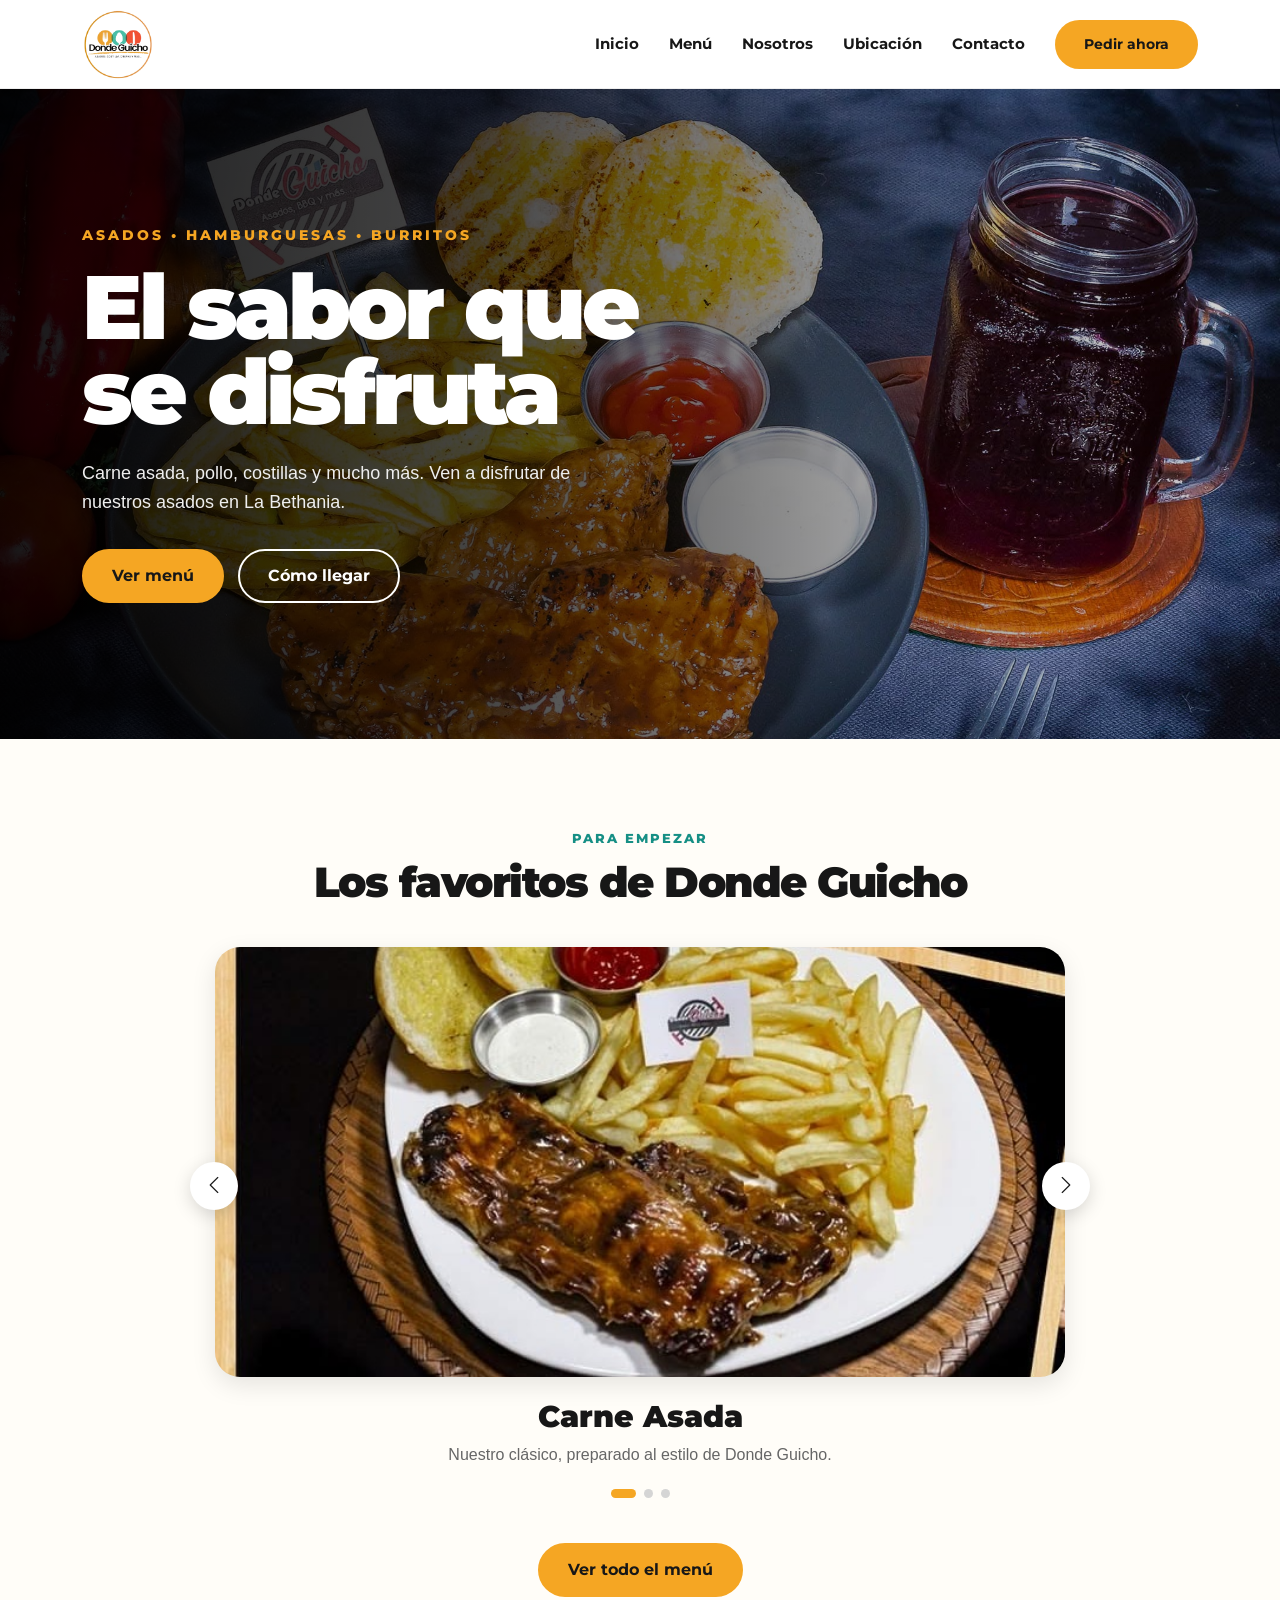
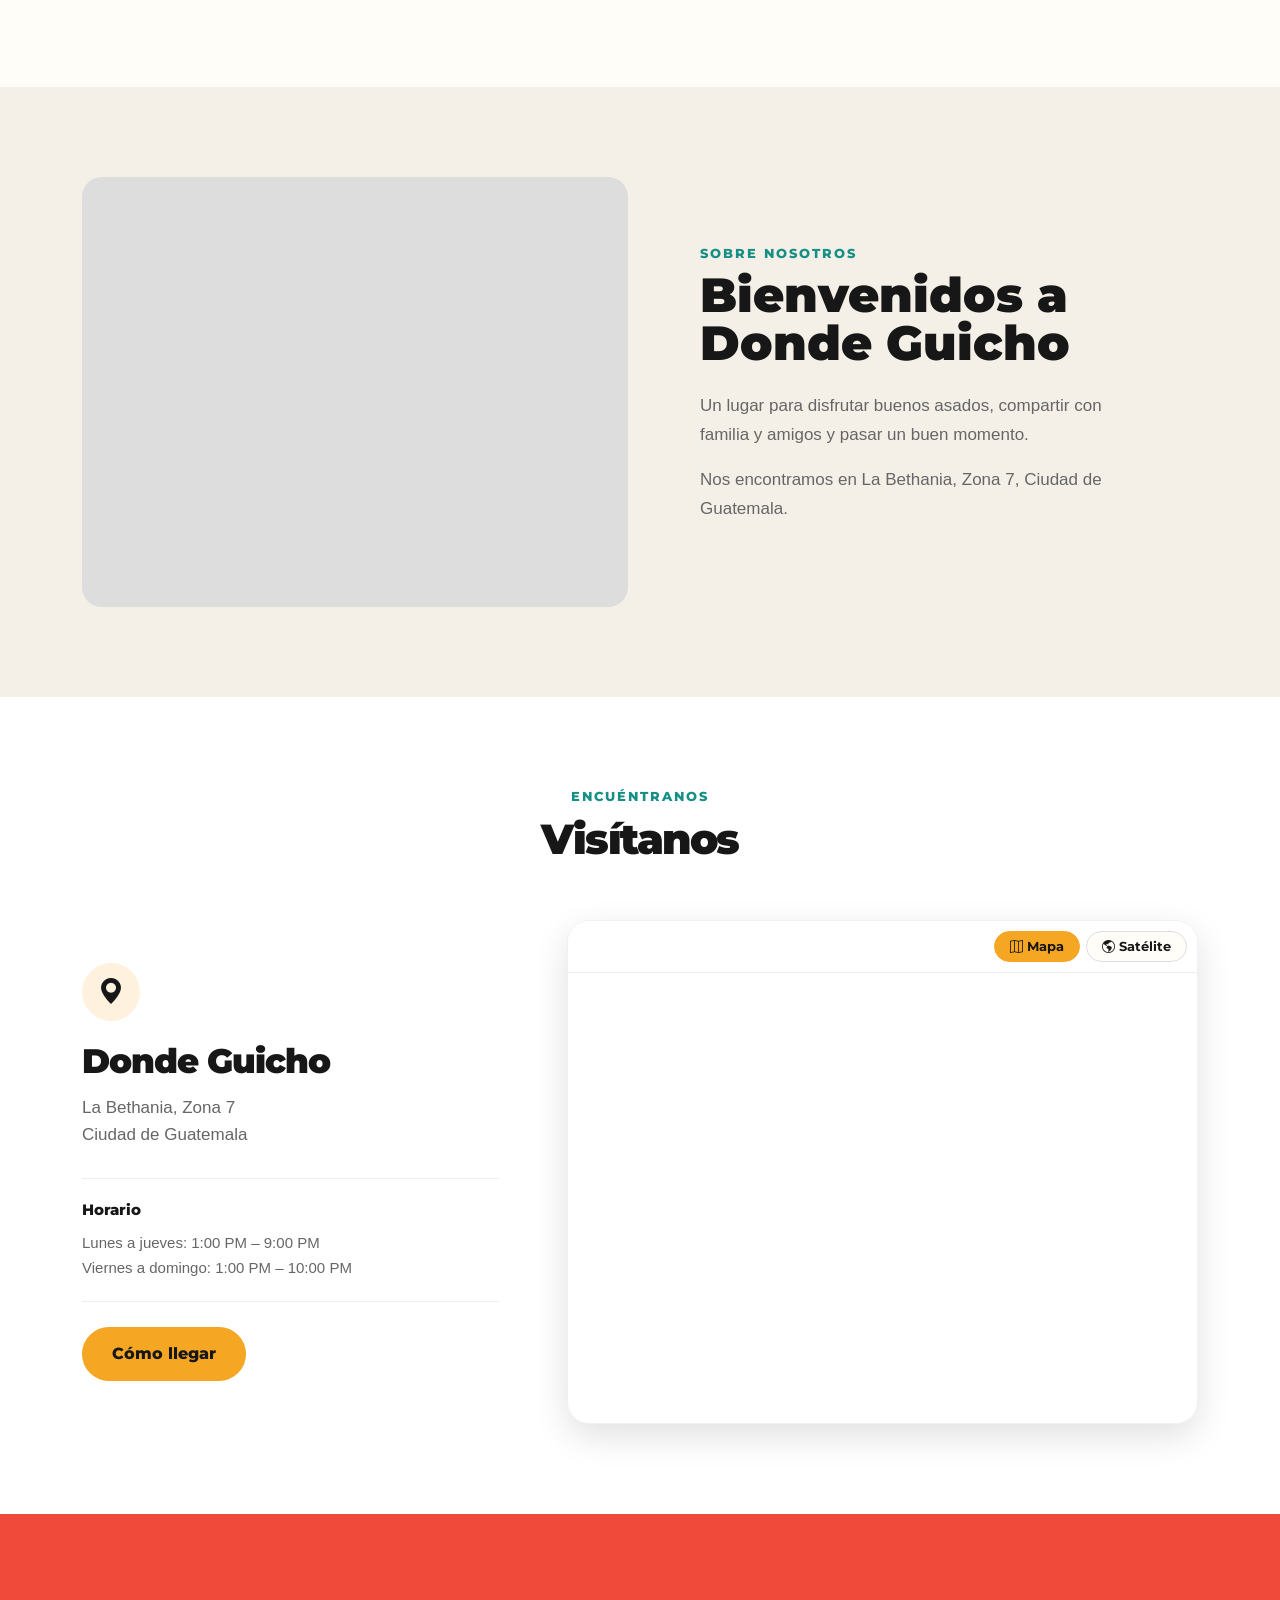
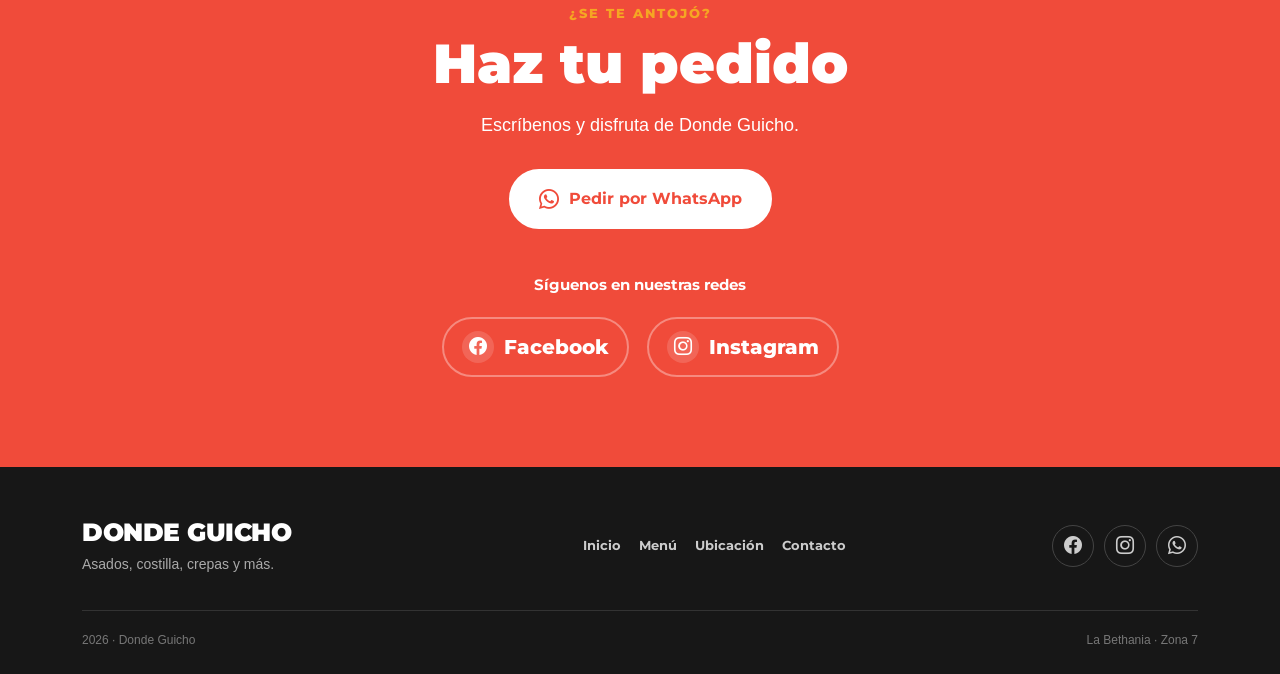
==== commit b6649b23: "Unificar footer del menú" ====
--- a/index.html
+++ b/index.html
@@ -439,7 +439,7 @@
                     </h3>
 
                     <p>
-                        Asados y mucho sabor.
+                        Asados, costilla, crepas y más.
                     </p>
 
                 </div>
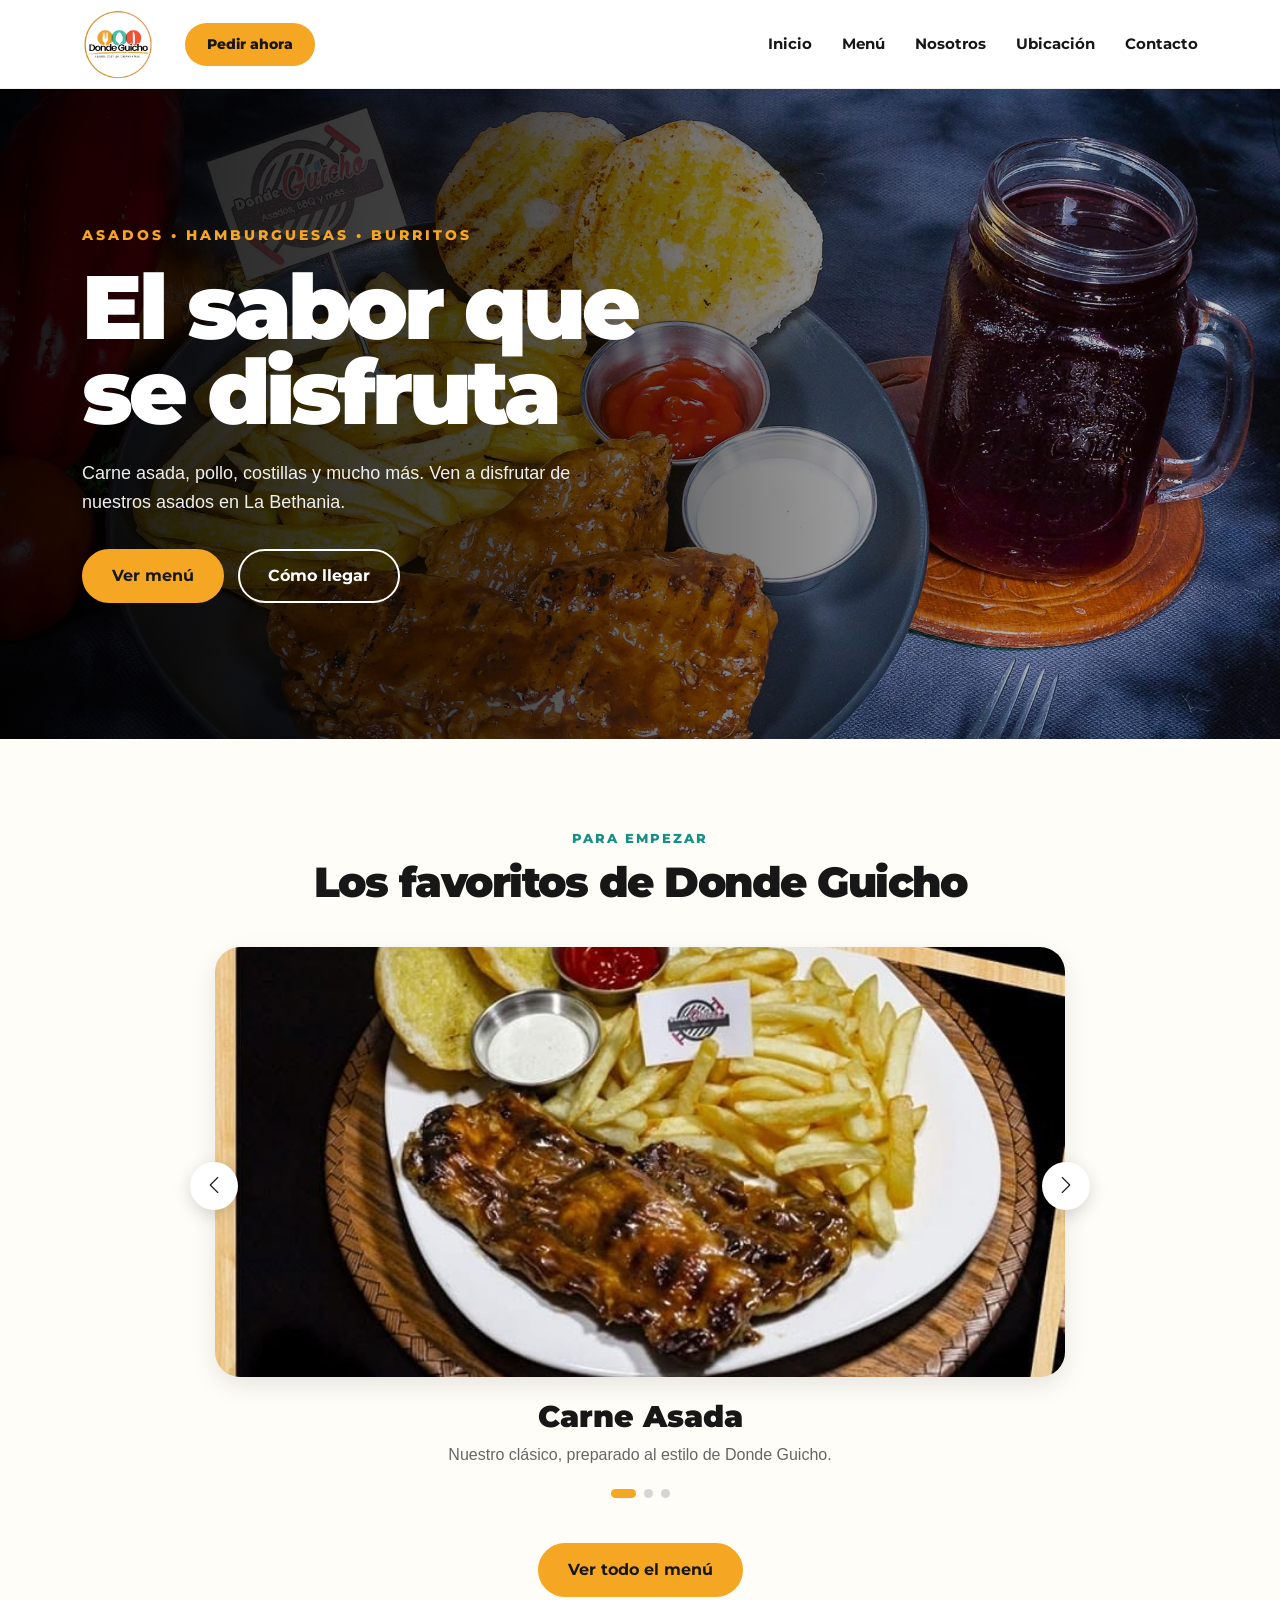
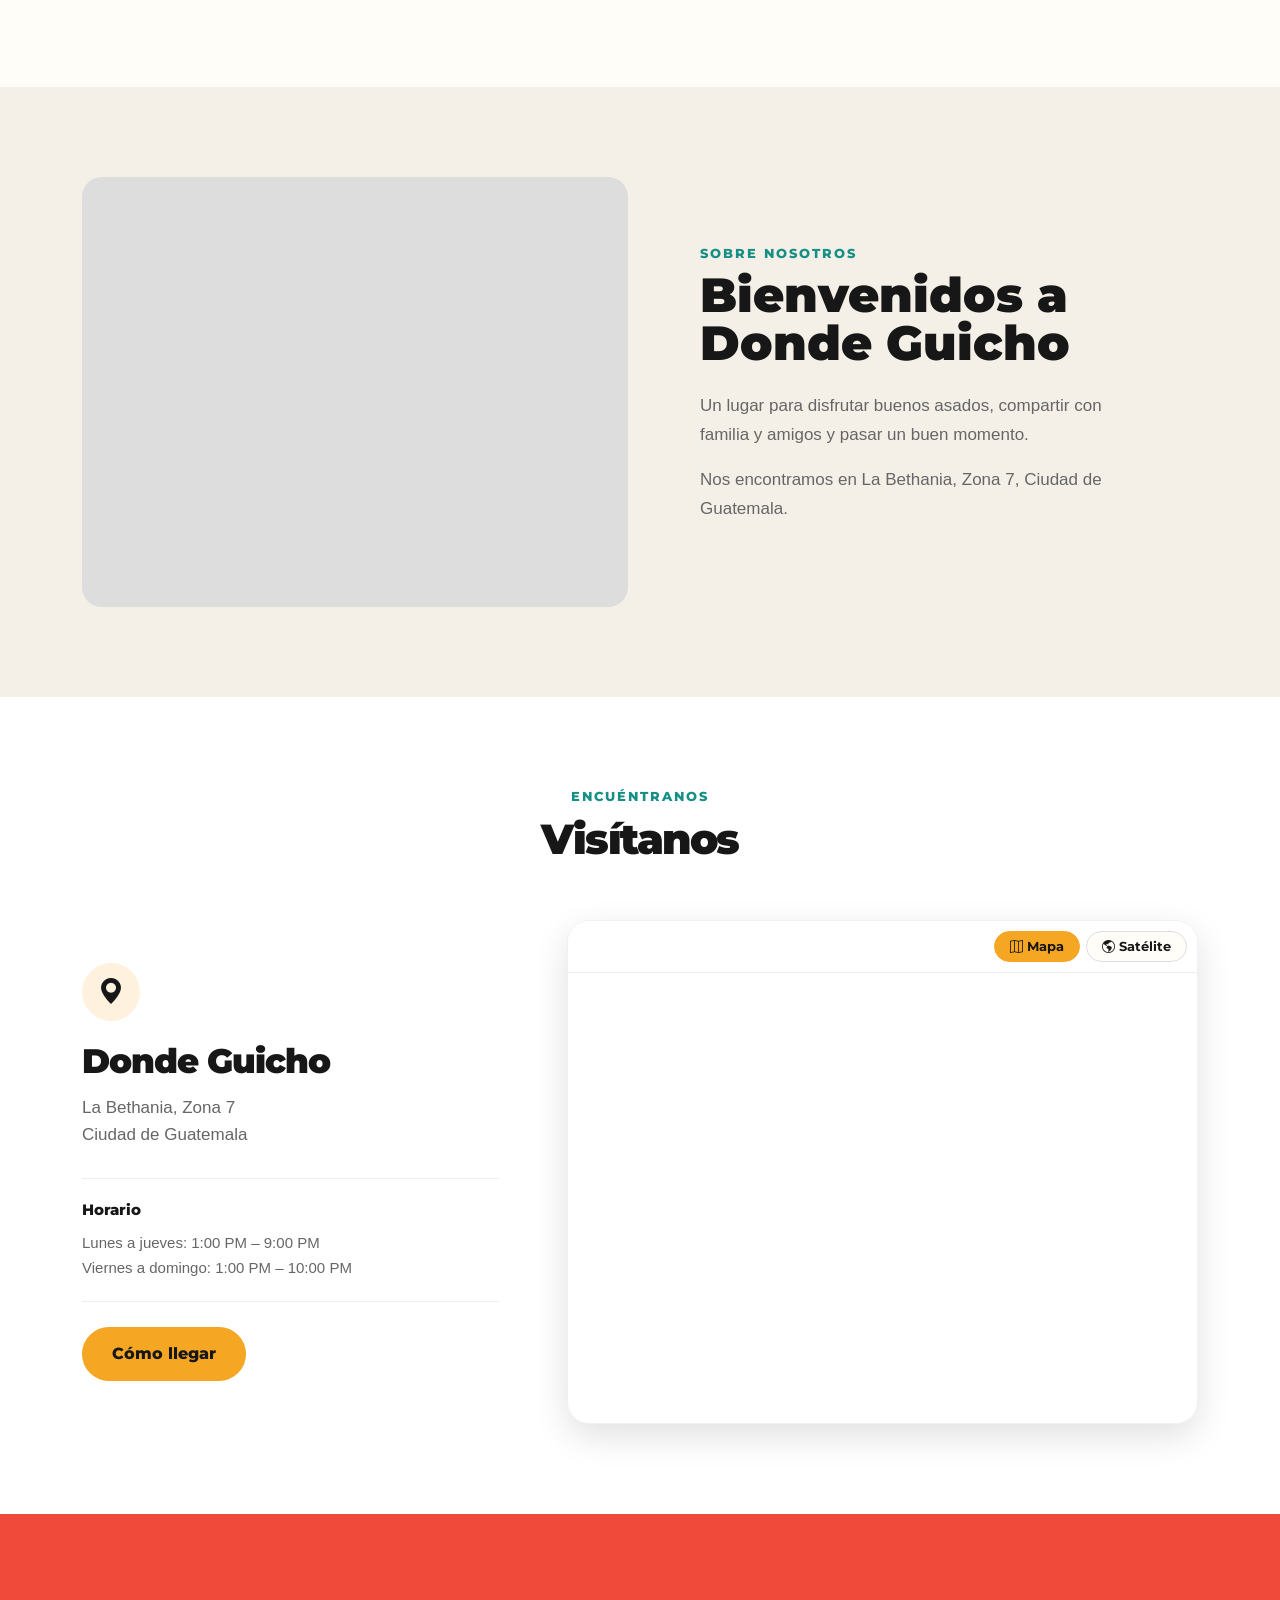
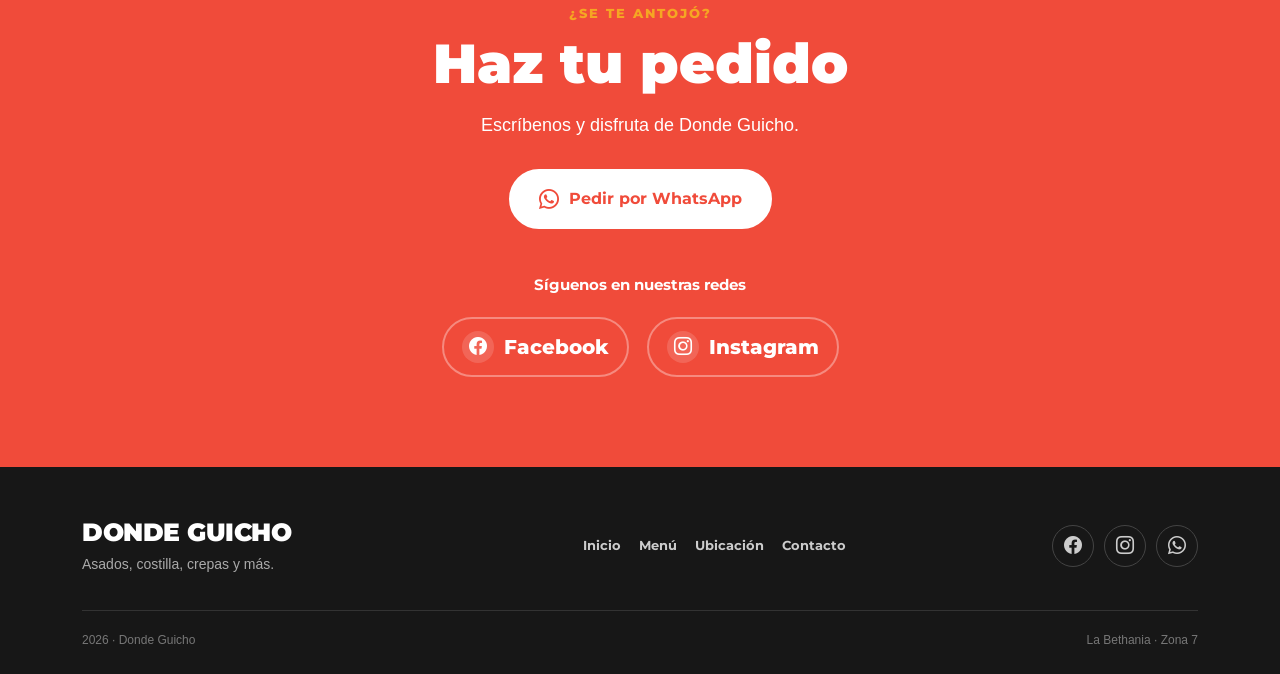
==== commit cbc7460a: "Mejorar navbar celular" ====
--- a/index.html
+++ b/index.html
@@ -51,6 +51,26 @@
             </button>
 
             <!-- MENÚ -->
+            <!-- BOTONES DE LA DERECHA EN MÓVIL -->
+
+            <div class="navbar-mobile-actions">
+
+                <a href="#contacto" class="btn-pedir">
+                    Pedir ahora
+                </a>
+
+                <button class="navbar-toggler" type="button" data-bs-toggle="collapse" data-bs-target="#menuPrincipal"
+                    aria-controls="menuPrincipal" aria-expanded="false" aria-label="Abrir menú">
+
+                    <span class="navbar-toggler-icon"></span>
+
+                </button>
+
+            </div>
+
+
+            <!-- MENÚ -->
+
             <div class="collapse navbar-collapse" id="menuPrincipal">
 
                 <div class="navbar-links ms-auto">
@@ -64,9 +84,6 @@
                     <a href="#ubicacion">Ubicación</a>
 
                     <a href="#contacto">Contacto</a>
-
-                    <a href="https://wa.me/50243022282?text=Hola,%20quisiera%20hacer%20un%20pedido."
-                        class="btn btn-pedir" target="_blank">Pedir ahora</a>
 
                 </div>
 
--- a/css/style.css
+++ b/css/style.css
@@ -1025,4 +1025,47 @@
         right: 5px;
     }
 
+}
+
+/* =========================
+   NAVBAR - ACCIONES MÓVILES
+========================= */
+
+.navbar-mobile-actions {
+    display: flex;
+    align-items: center;
+    gap: 10px;
+}
+
+/* Computadora */
+@media (min-width: 992px) {
+
+    .navbar-mobile-actions {
+        margin-left: 15px;
+    }
+
+    .navbar-mobile-actions .btn-pedir {
+        white-space: nowrap;
+    }
+
+}
+
+/* Celular */
+@media (max-width: 991px) {
+
+    .navbar-mobile-actions {
+        margin-left: auto;
+        gap: 8px;
+    }
+
+    .navbar-mobile-actions .btn-pedir {
+        margin: 0;
+        padding: 10px 15px;
+        white-space: nowrap;
+    }
+
+    .navbar-toggler {
+        margin: 0;
+    }
+
 }
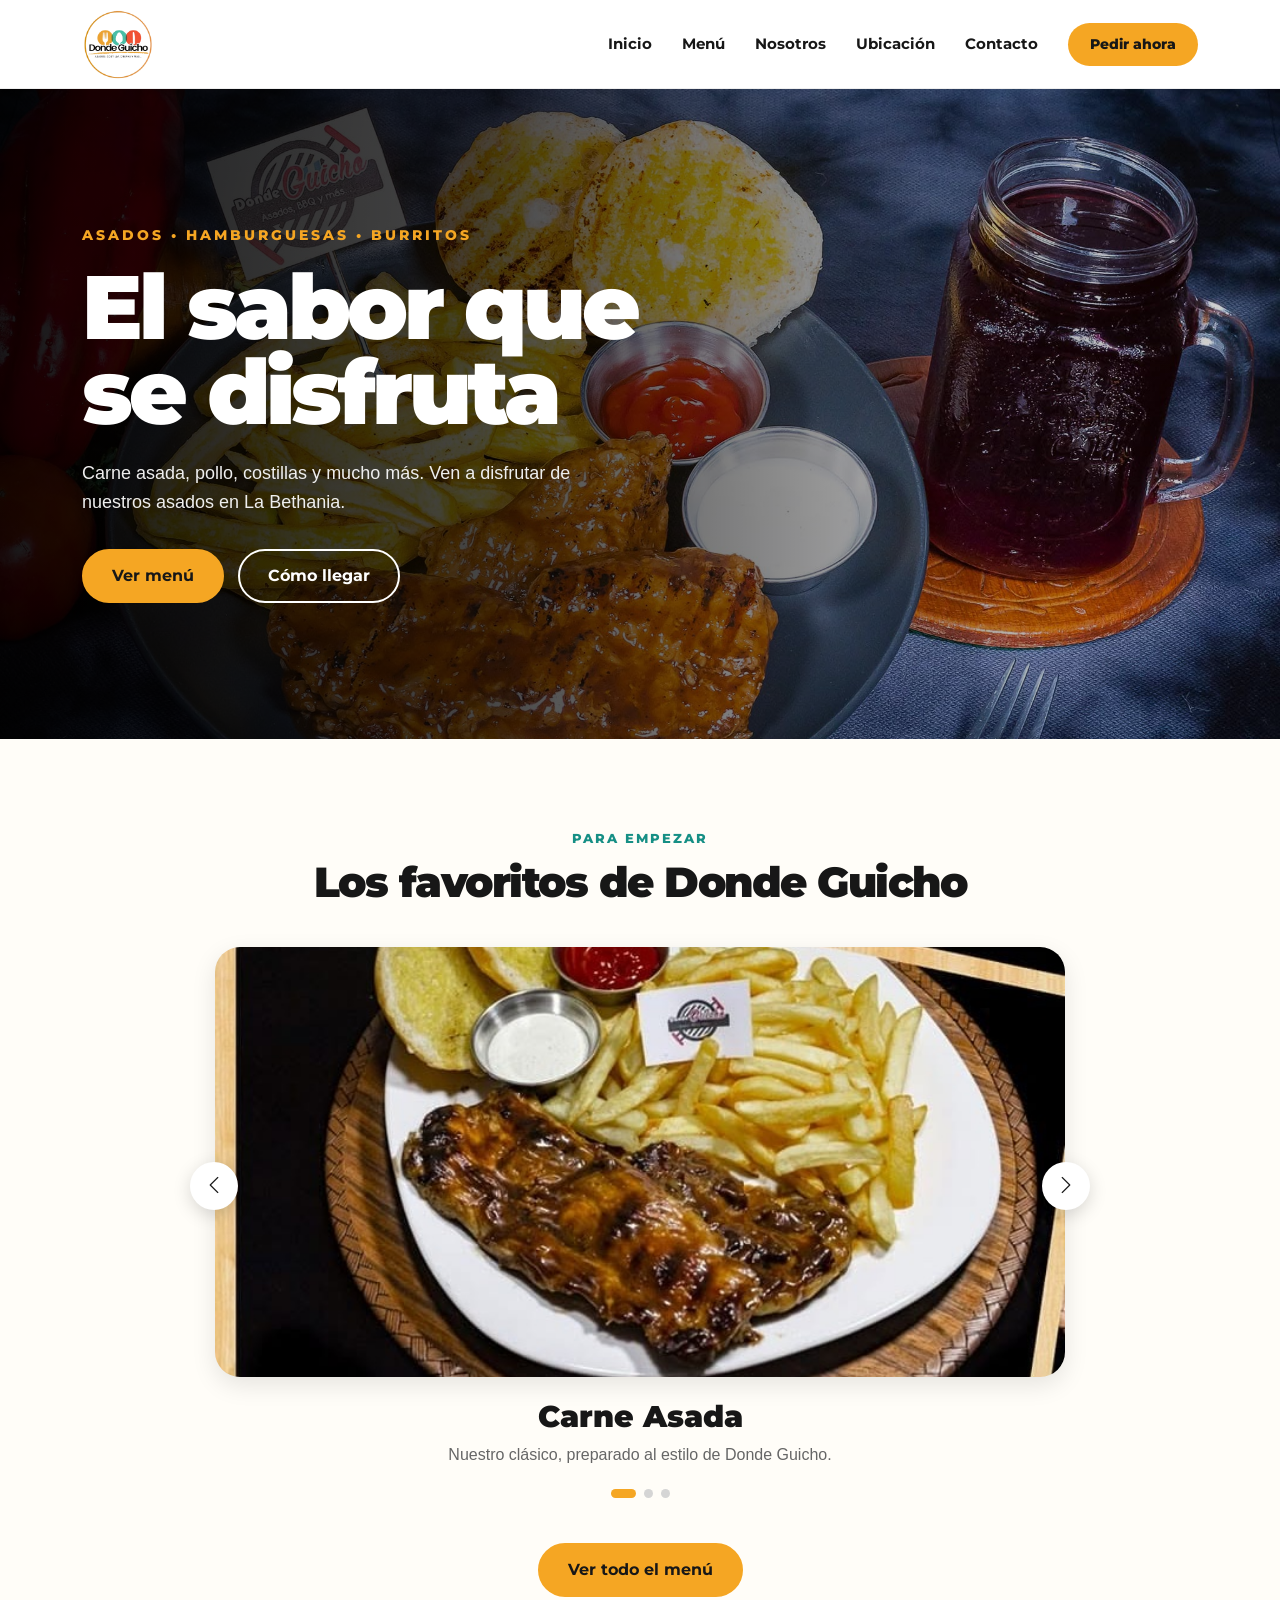
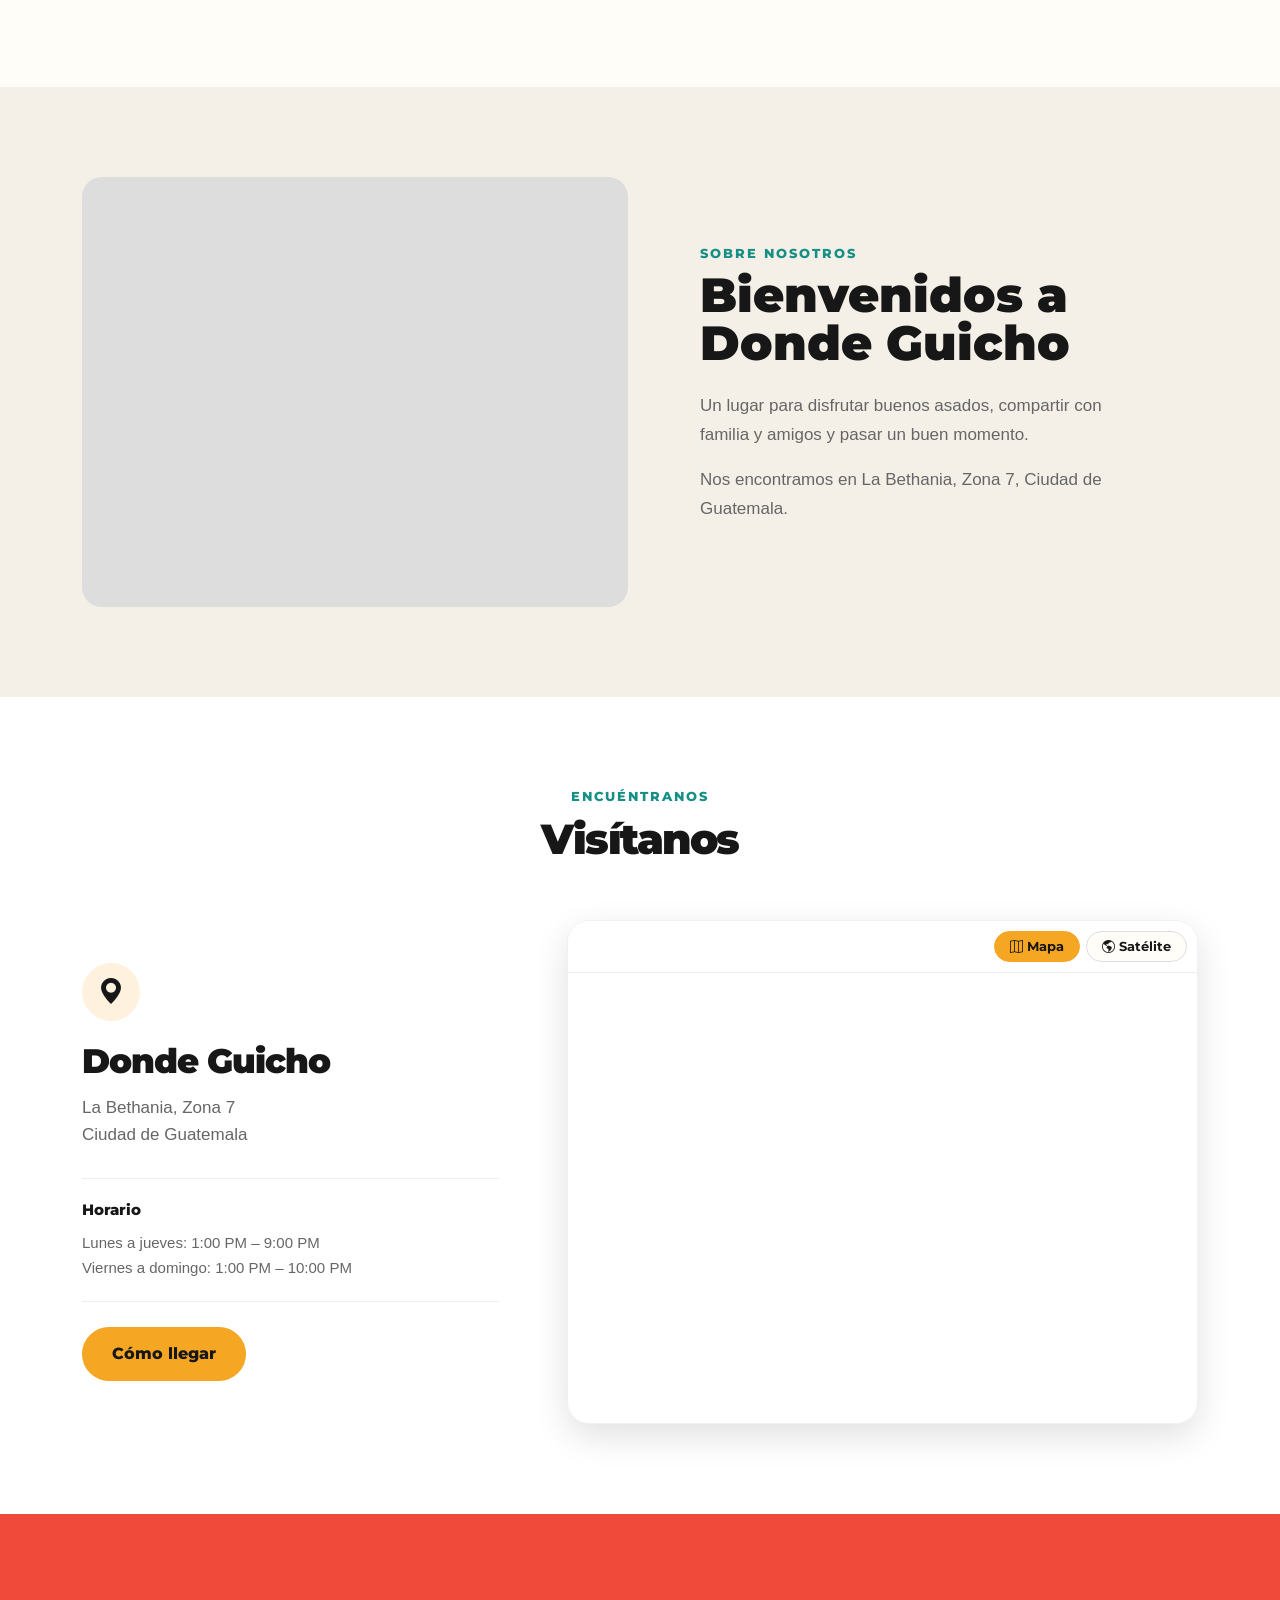
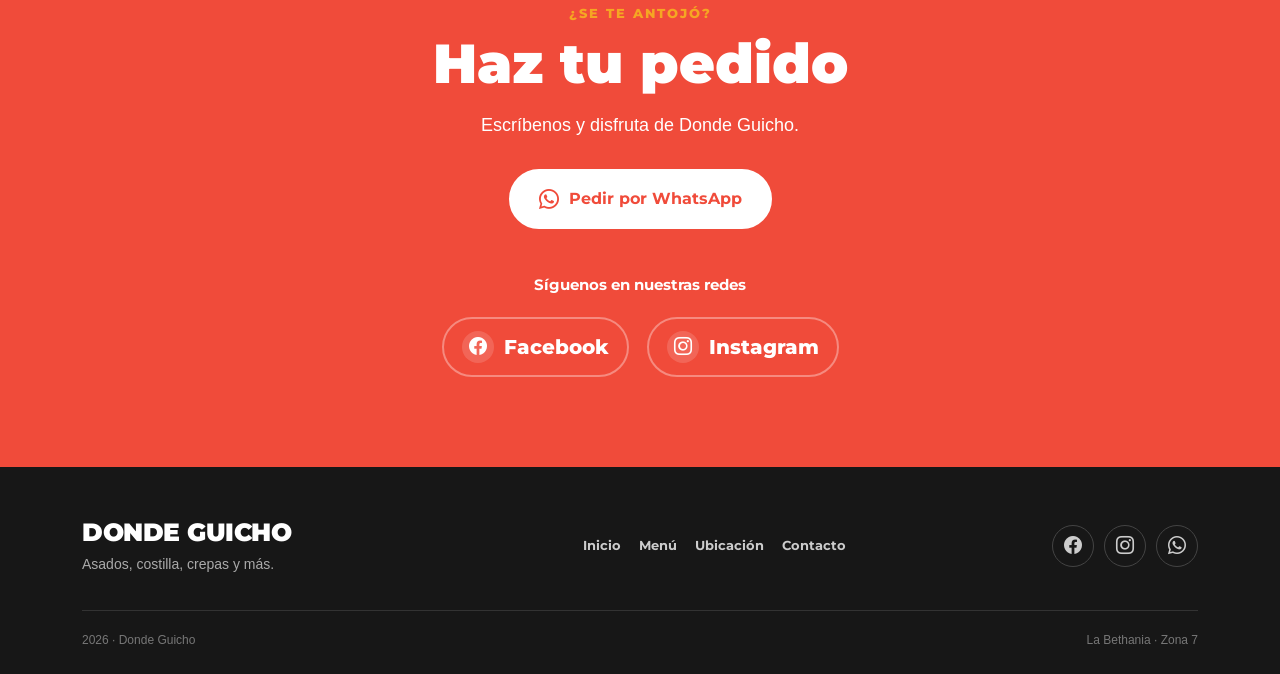
==== commit 075d540b: "3 barras" ====
--- a/index.html
+++ b/index.html
@@ -39,20 +39,11 @@
     <nav class="navbar navbar-expand-lg">
         <div class="container">
 
-            <!-- LOGO -->
             <a href="index.html" class="navbar-brand">
                 <img src="images/logo.png" alt="Donde Guicho">
             </a>
 
-            <!-- BOTÓN HAMBURGUESA -->
-            <button class="navbar-toggler" type="button" data-bs-toggle="collapse" data-bs-target="#menuPrincipal"
-                aria-controls="menuPrincipal" aria-expanded="false" aria-label="Abrir menú">
-                <span class="navbar-toggler-icon"></span>
-            </button>
-
-            <!-- MENÚ -->
-            <!-- BOTONES DE LA DERECHA EN MÓVIL -->
-
+            <!-- ACCIONES MÓVILES -->
             <div class="navbar-mobile-actions">
 
                 <a href="#contacto" class="btn-pedir">
@@ -70,7 +61,6 @@
 
 
             <!-- MENÚ -->
-
             <div class="collapse navbar-collapse" id="menuPrincipal">
 
                 <div class="navbar-links ms-auto">
@@ -84,6 +74,11 @@
                     <a href="#ubicacion">Ubicación</a>
 
                     <a href="#contacto">Contacto</a>
+
+                    <!-- PEDIR AHORA EN COMPUTADORA -->
+                    <a href="#contacto" class="btn-pedir pedir-desktop">
+                        Pedir ahora
+                    </a>
 
                 </div>
 
--- a/css/style.css
+++ b/css/style.css
@@ -1032,30 +1032,21 @@
 ========================= */
 
 .navbar-mobile-actions {
-    display: flex;
-    align-items: center;
-    gap: 10px;
-}
-
-/* Computadora */
-@media (min-width: 992px) {
+    display: none;
+}
+
+
+/* =========================
+   CELULAR
+========================= */
+
+@media (max-width: 991px) {
 
     .navbar-mobile-actions {
-        margin-left: 15px;
-    }
-
-    .navbar-mobile-actions .btn-pedir {
-        white-space: nowrap;
-    }
-
-}
-
-/* Celular */
-@media (max-width: 991px) {
-
-    .navbar-mobile-actions {
+        display: flex;
+        align-items: center;
+        gap: 8px;
         margin-left: auto;
-        gap: 8px;
     }
 
     .navbar-mobile-actions .btn-pedir {
@@ -1064,8 +1055,25 @@
         white-space: nowrap;
     }
 
-    .navbar-toggler {
+    .navbar-mobile-actions .navbar-toggler {
         margin: 0;
     }
 
-}+    .navbar-links .pedir-desktop {
+        display: none;
+    }
+
+}
+
+
+/* =========================
+   COMPUTADORA
+========================= */
+
+@media (min-width: 992px) {
+
+    .navbar-links .pedir-desktop {
+        display: inline-flex;
+    }
+
+}
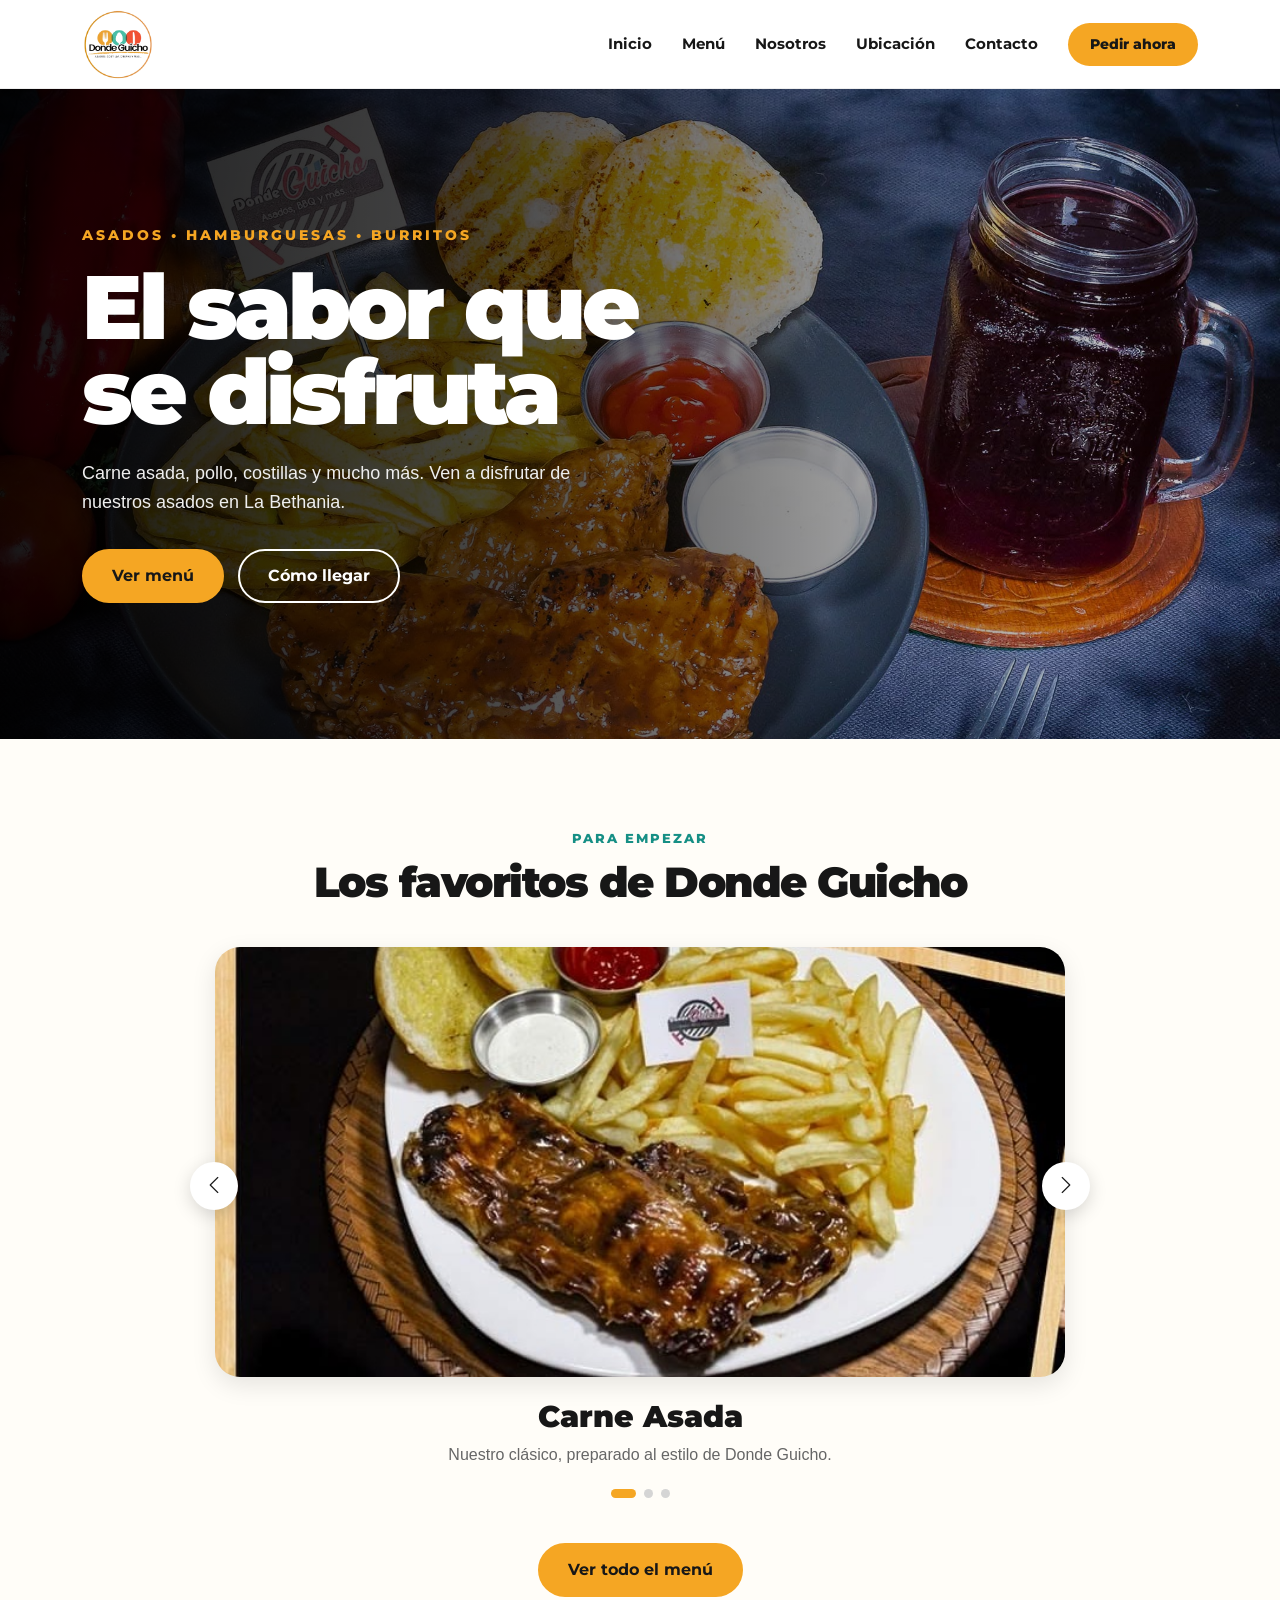
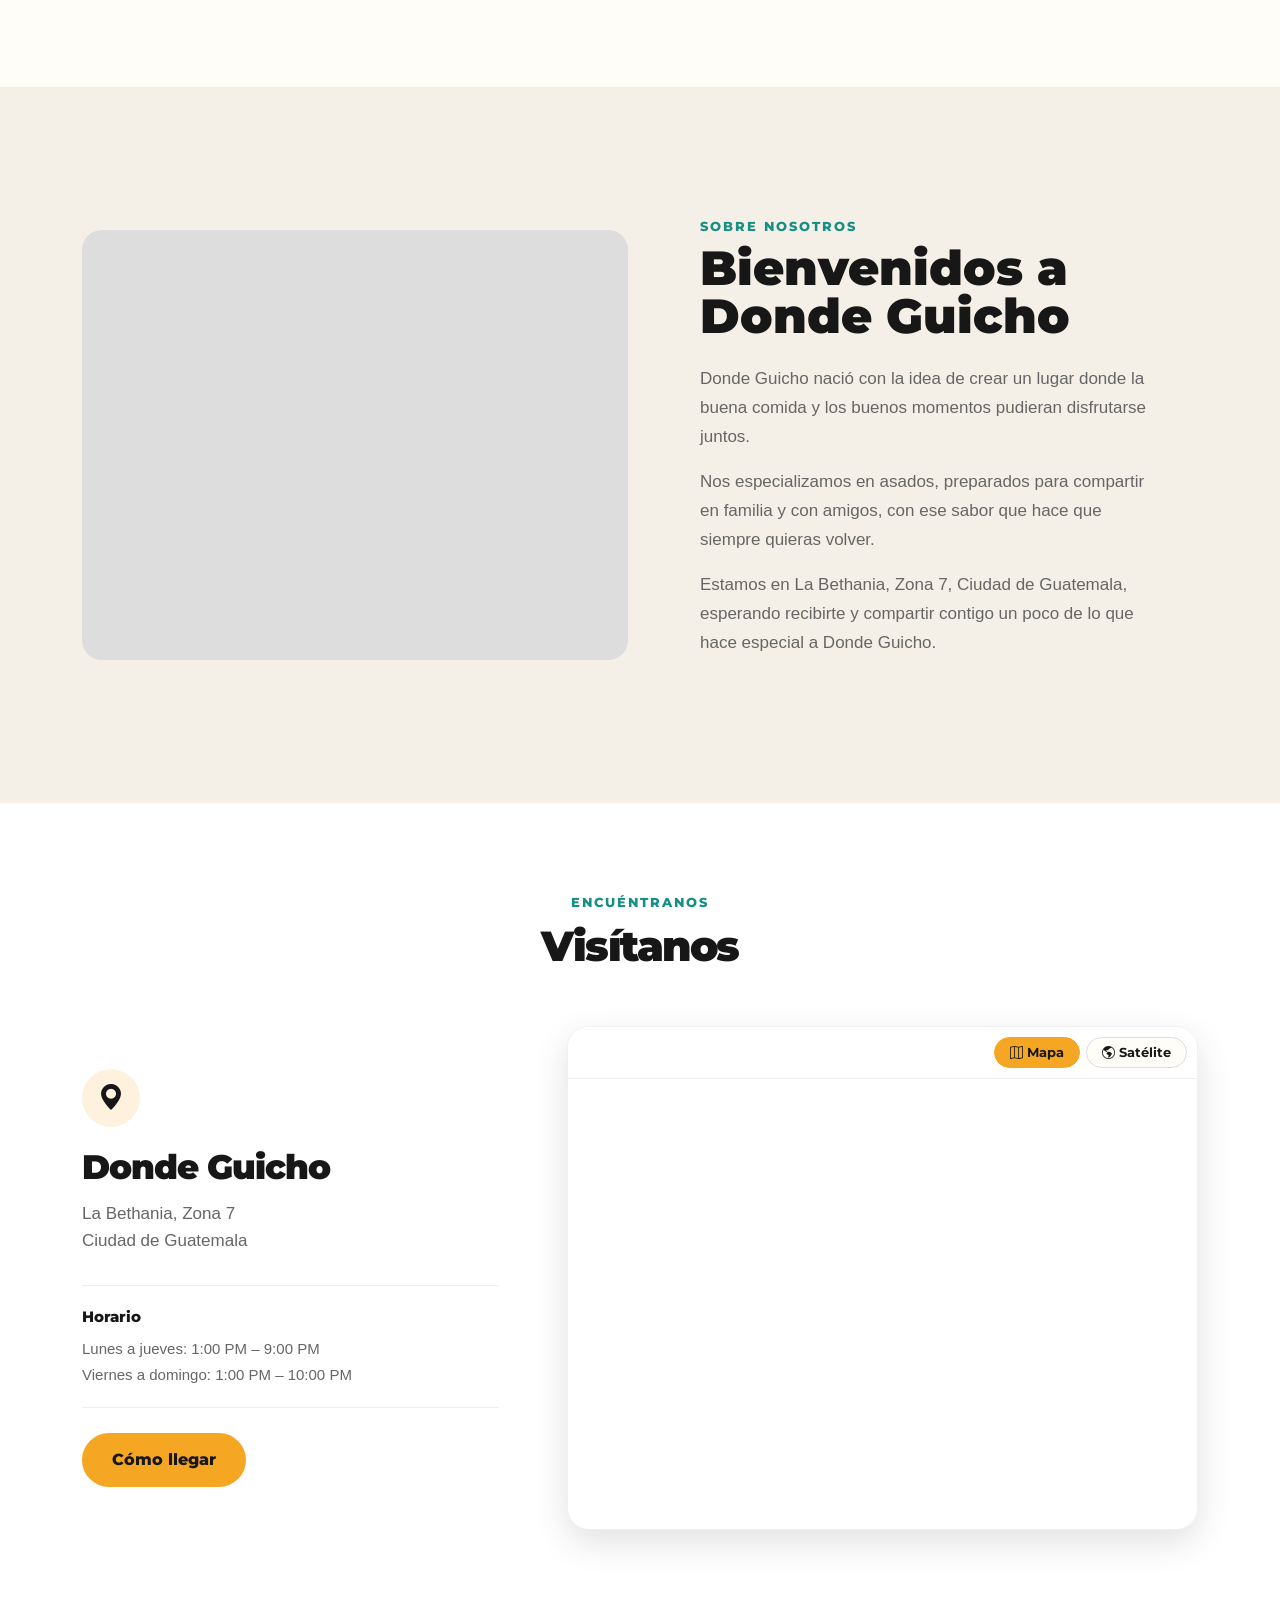
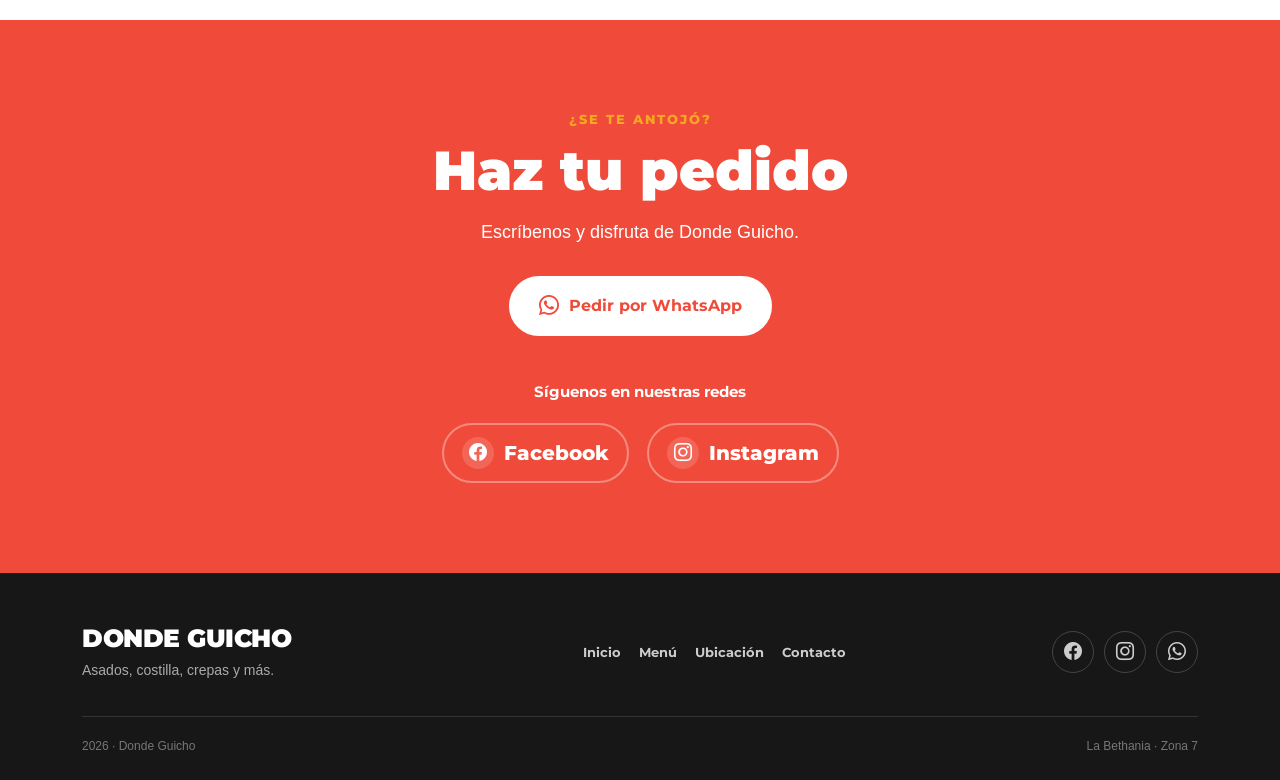
==== commit e5ccd34e: "Logo pestaña" ====
--- a/index.html
+++ b/index.html
@@ -11,7 +11,7 @@
     <meta name="theme-color" content="#F5A623">
 
     <!-- ÍCONO DE LA PESTAÑA -->
-    <link rel="icon" type="image/png" href="images/logo.png">
+    <link rel="icon" type="image/png" href="images/logo_circuloblanco.png">
     <link rel="apple-touch-icon" href="images/logo.png">
 
     <!-- VISTA PREVIA AL COMPARTIR (WhatsApp, Facebook) -->
@@ -262,17 +262,24 @@
                     </h2>
 
                     <p>
-                        Un lugar para disfrutar buenos asados,
-                        compartir con familia y amigos y pasar un buen momento.
+                        Donde Guicho nació con la idea de crear un lugar
+                        donde la buena comida y los buenos momentos
+                        pudieran disfrutarse juntos.
                     </p>
 
                     <p>
-                        Nos encontramos en La Bethania,
-                        Zona 7, Ciudad de Guatemala.
+                        Nos especializamos en asados, preparados para
+                        compartir en familia y con amigos, con ese sabor
+                        que hace que siempre quieras volver.
                     </p>
 
-                </div>
-
+                    <p>
+                        Estamos en La Bethania, Zona 7, Ciudad de Guatemala,
+                        esperando recibirte y compartir contigo un poco
+                        de lo que hace especial a Donde Guicho.
+                    </p>
+
+                </div>
             </div>
 
         </div>
@@ -281,8 +288,8 @@
 
 
     <!-- =========================
-     UBICACIÓN
-========================= -->
+                UBICACIÓN
+    ========================= -->
 
     <section class="ubicacion" id="ubicacion">
         <div class="container">
--- a/css/style.css
+++ b/css/style.css
@@ -1063,6 +1063,20 @@
         display: none;
     }
 
+    /* Navbar desplegado en celular */
+    .navbar-collapse {
+        width: 100%;
+        max-width: 100%;
+        overflow-x: auto;
+        overflow-y: hidden;
+    }
+
+    .navbar-links {
+        width: 100%;
+        max-width: 100%;
+        box-sizing: border-box;
+    }
+
 }
 
 
@@ -1077,3 +1091,28 @@
     }
 
 }
+
+/* =========================
+   SOBRE NOSOTROS - CELULAR
+========================= */
+
+@media (max-width: 991px) {
+
+    .nosotros .col-md-6:last-child {
+        padding: 10px 15px;
+    }
+
+    .nosotros h2 {
+        font-size: 36px;
+        line-height: 1.05;
+        letter-spacing: -1.5px;
+        margin-bottom: 20px;
+    }
+
+    .nosotros .col-md-6:last-child p:not(.section-label) {
+        font-size: 15px;
+        line-height: 1.65;
+        margin-bottom: 16px;
+    }
+
+}
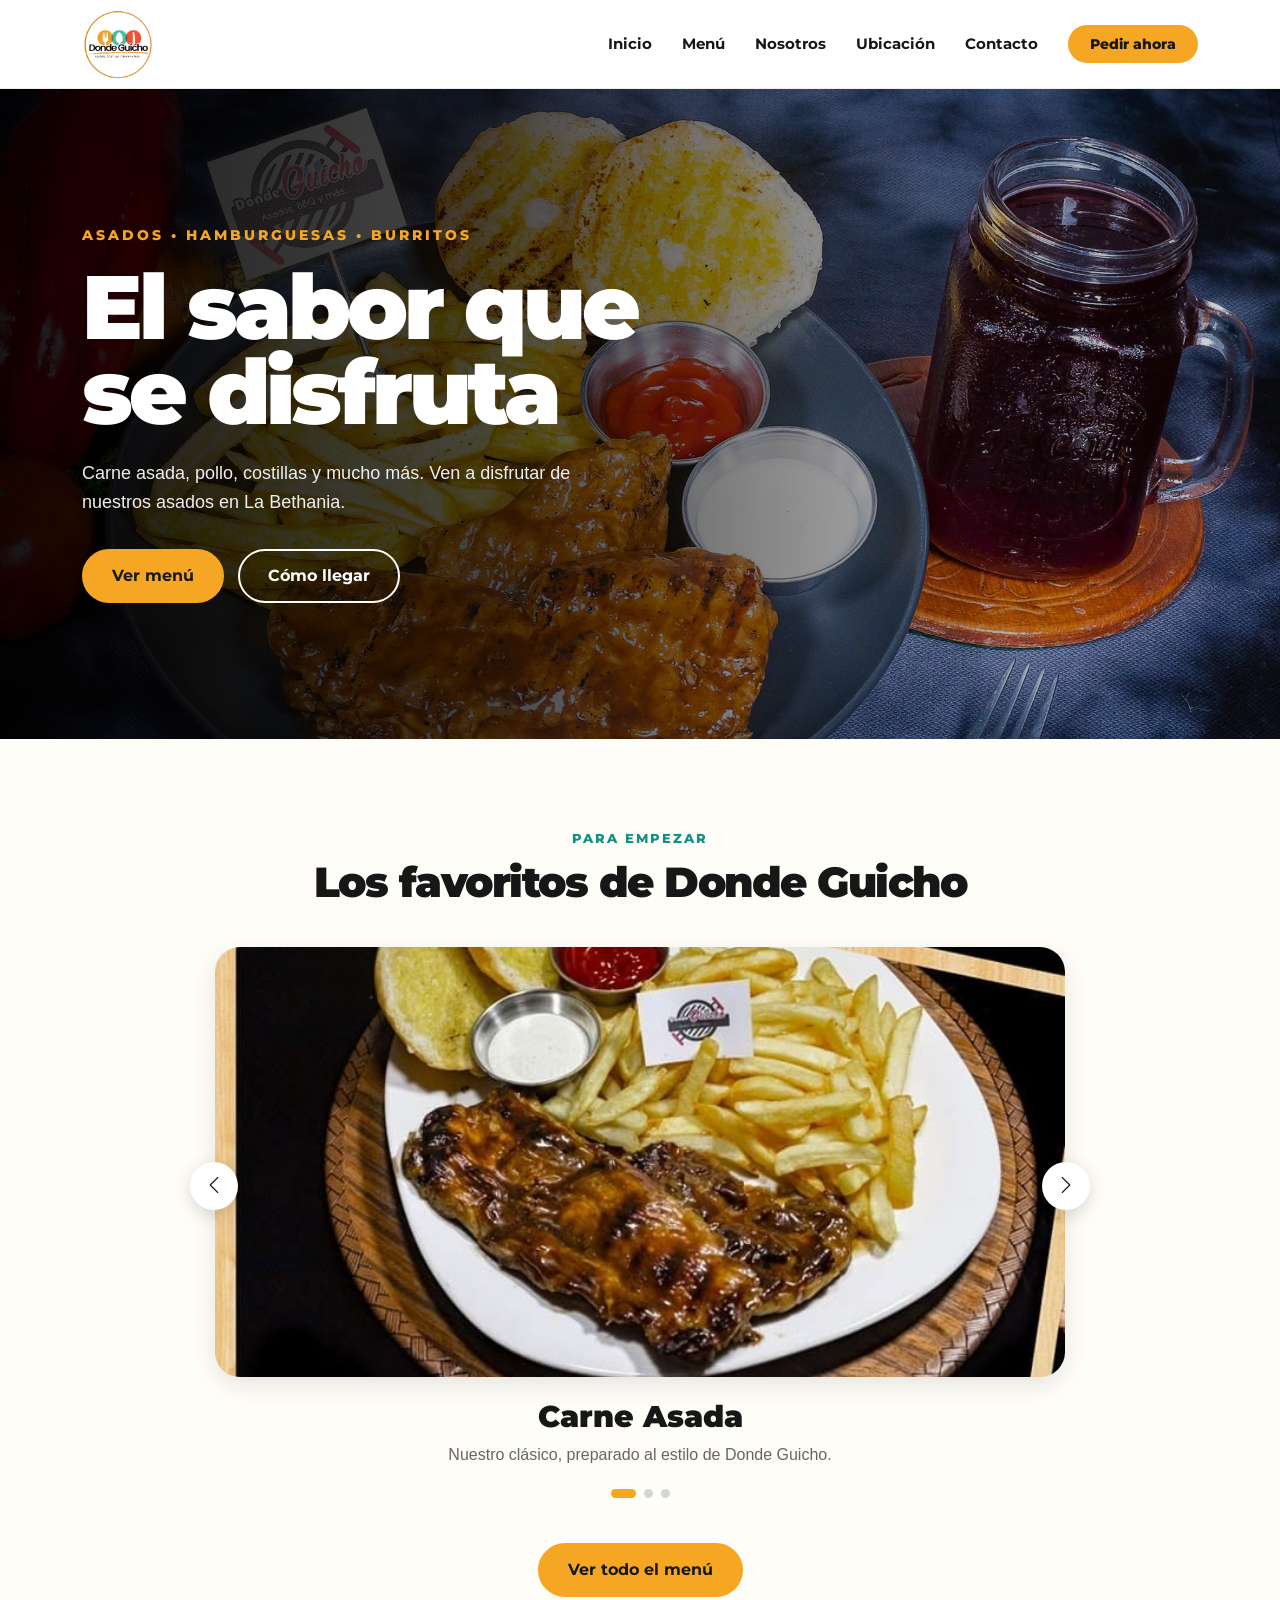
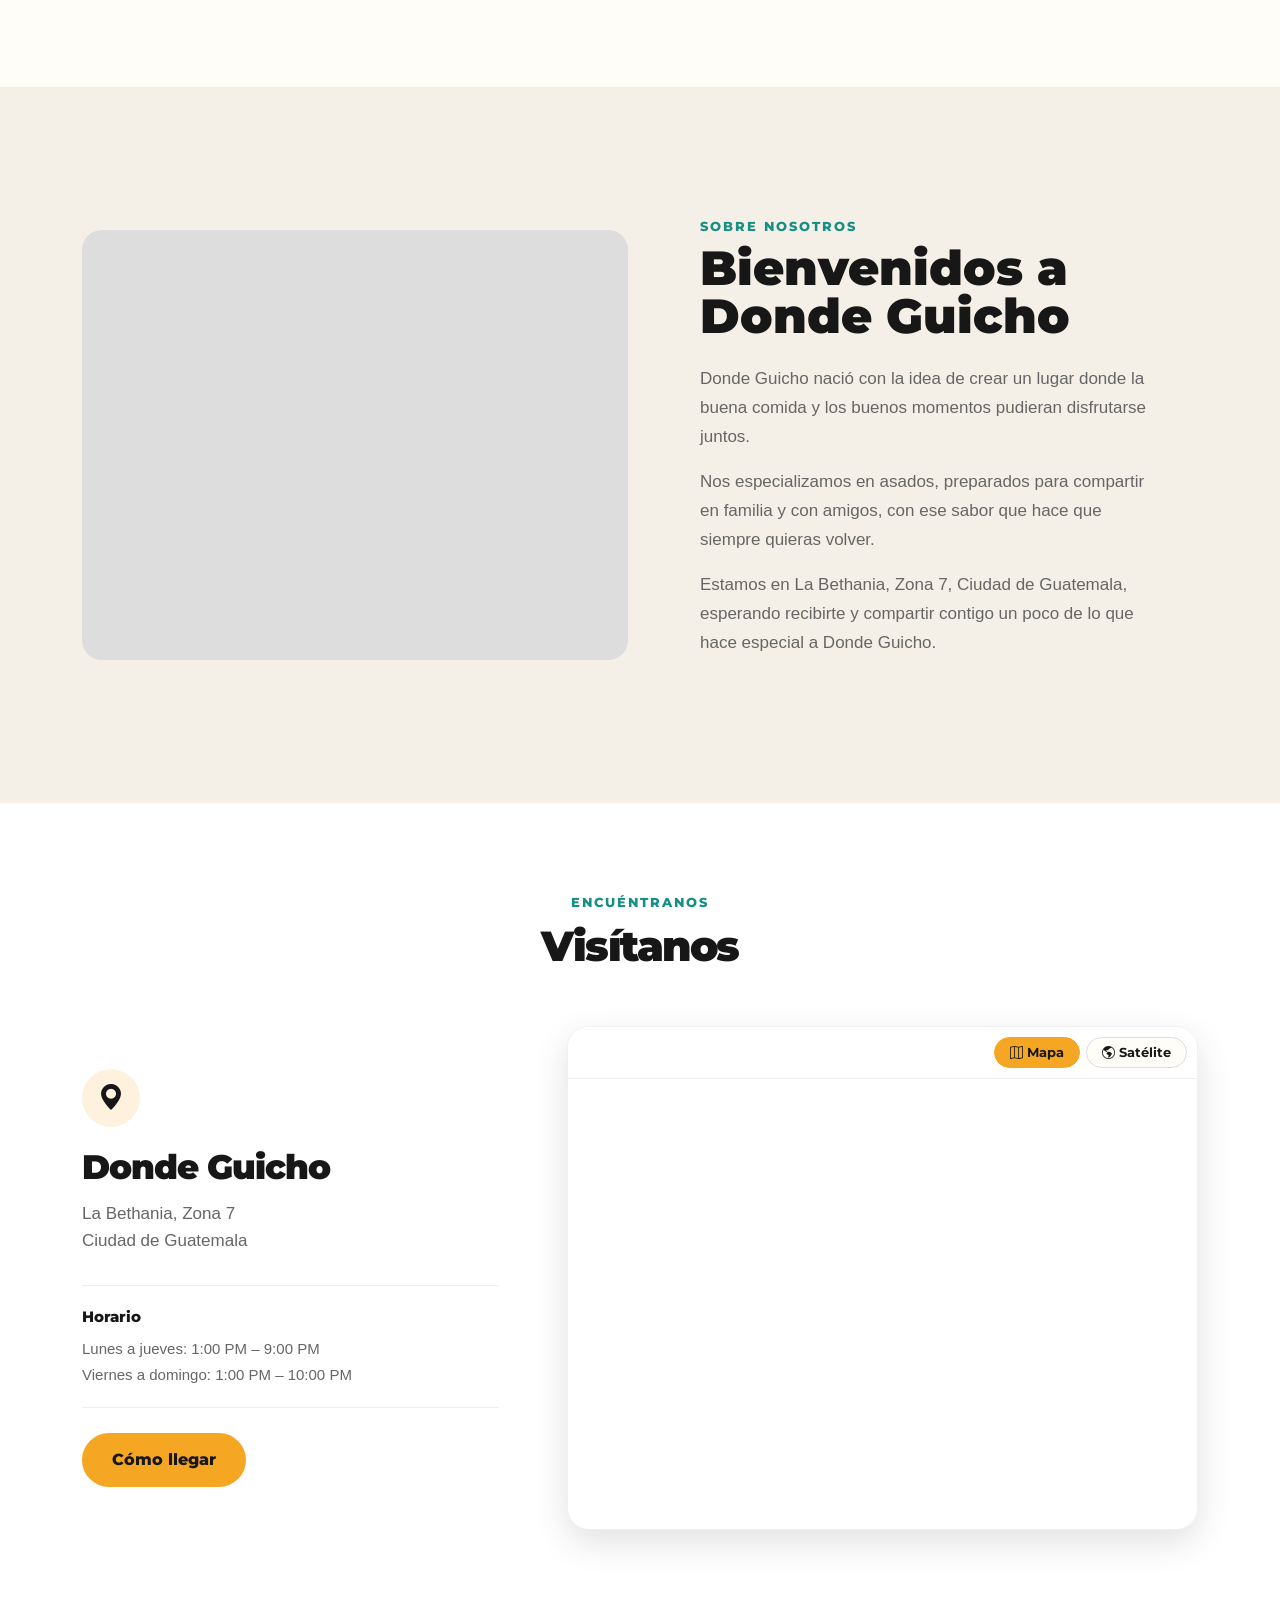
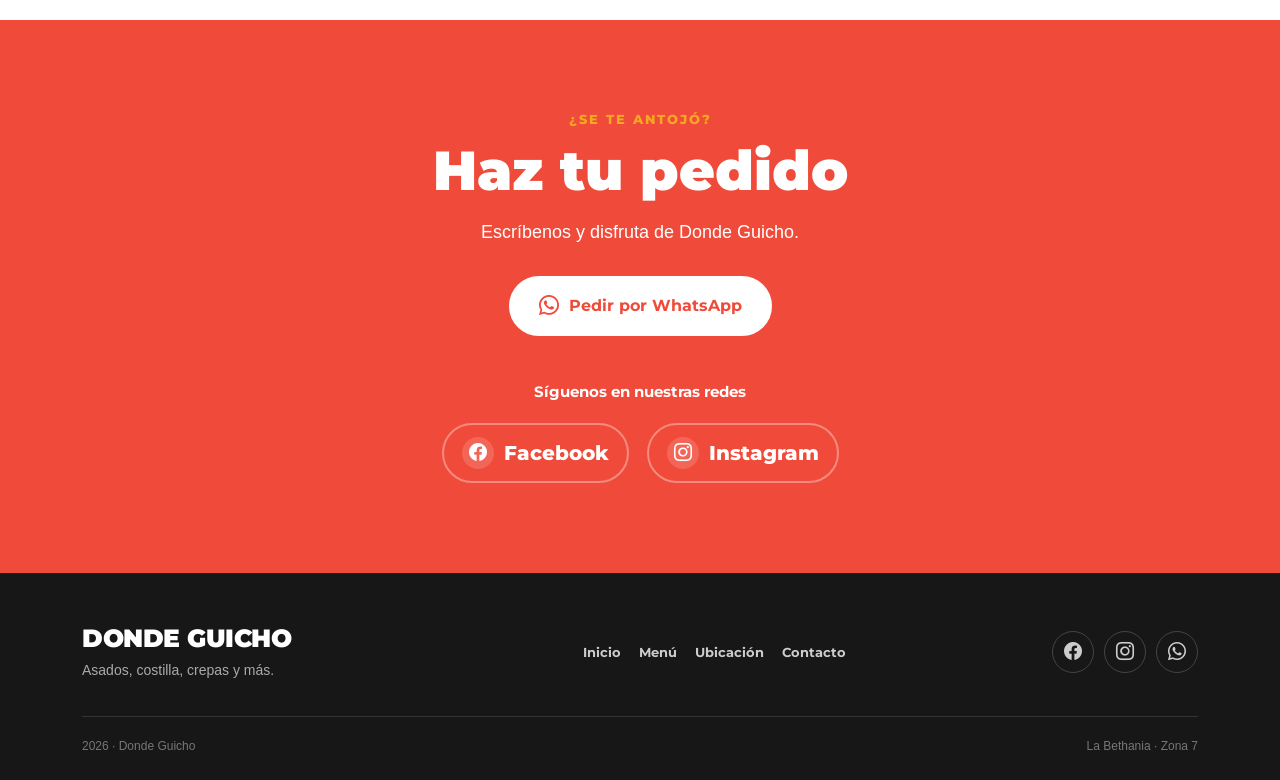
==== commit d1f7f93e: "Pestaña menu" ====
--- a/index.html
+++ b/index.html
@@ -45,8 +45,9 @@
 
             <!-- ACCIONES MÓVILES -->
             <div class="navbar-mobile-actions">
-
-                <a href="#contacto" class="btn-pedir">
+                
+                <a href="https://wa.me/50243022282?text=Hola%20Donde%20Guicho%2C%20quiero%20hacer%20un%20pedido."
+                    target="_blank" rel="noopener" class="btn-pedir">
                     Pedir ahora
                 </a>
 
@@ -75,8 +76,8 @@
 
                     <a href="#contacto">Contacto</a>
 
-                    <!-- PEDIR AHORA EN COMPUTADORA -->
-                    <a href="#contacto" class="btn-pedir pedir-desktop">
+                    <a href="https://wa.me/50243022282?text=Hola%20Donde%20Guicho%2C%20quiero%20hacer%20un%20pedido."
+                        target="_blank" rel="noopener" class="btn-pedir pedir-desktop">
                         Pedir ahora
                     </a>
 
--- a/css/style.css
+++ b/css/style.css
@@ -1115,4 +1115,24 @@
         margin-bottom: 16px;
     }
 
+}
+
+/* =========================
+   NAVBAR - TAMAÑO UNIFICADO
+========================= */
+
+@media (min-width: 992px) {
+
+    .navbar-links a {
+        font-family: var(--fuente-secundaria);
+        font-size: 14px;
+        font-weight: 700;
+        line-height: 1.2;
+    }
+
+    .navbar-links .btn-pedir {
+        font-size: 14px;
+        font-weight: 800;
+    }
+
 }
